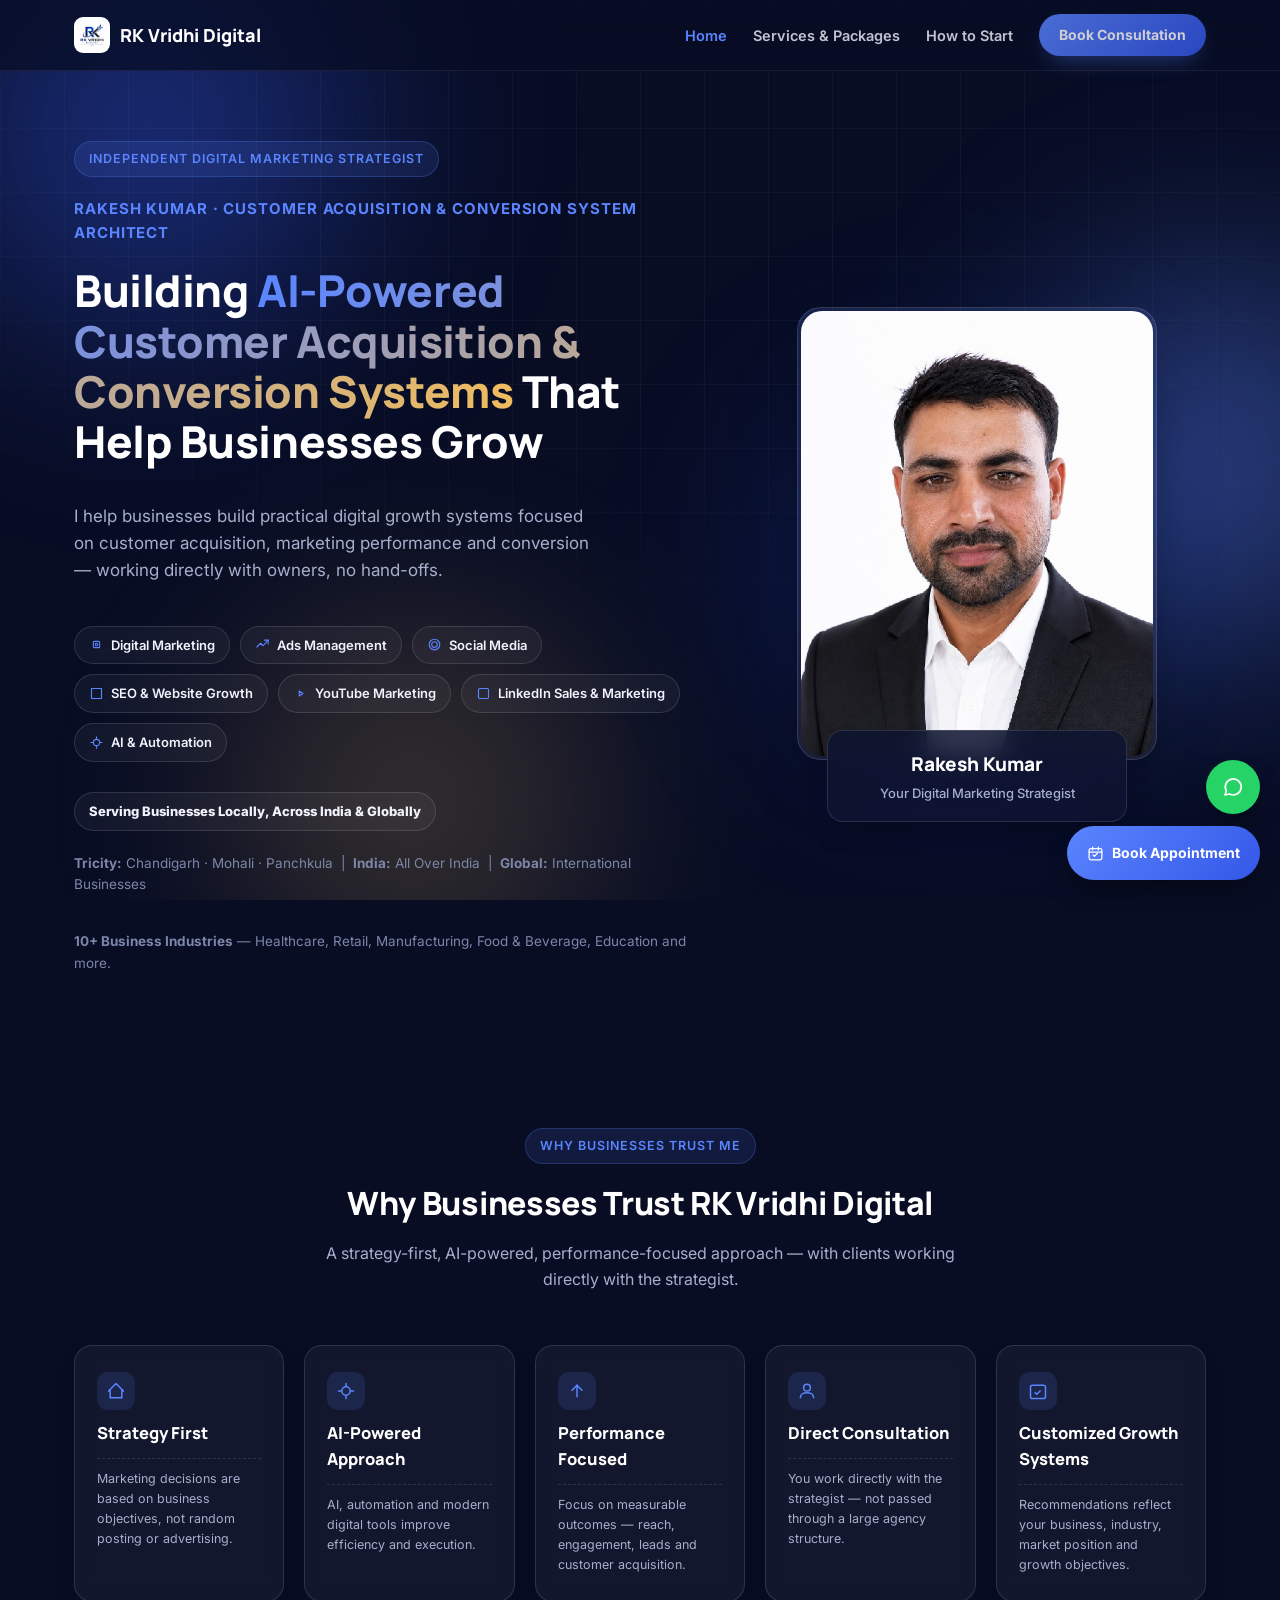
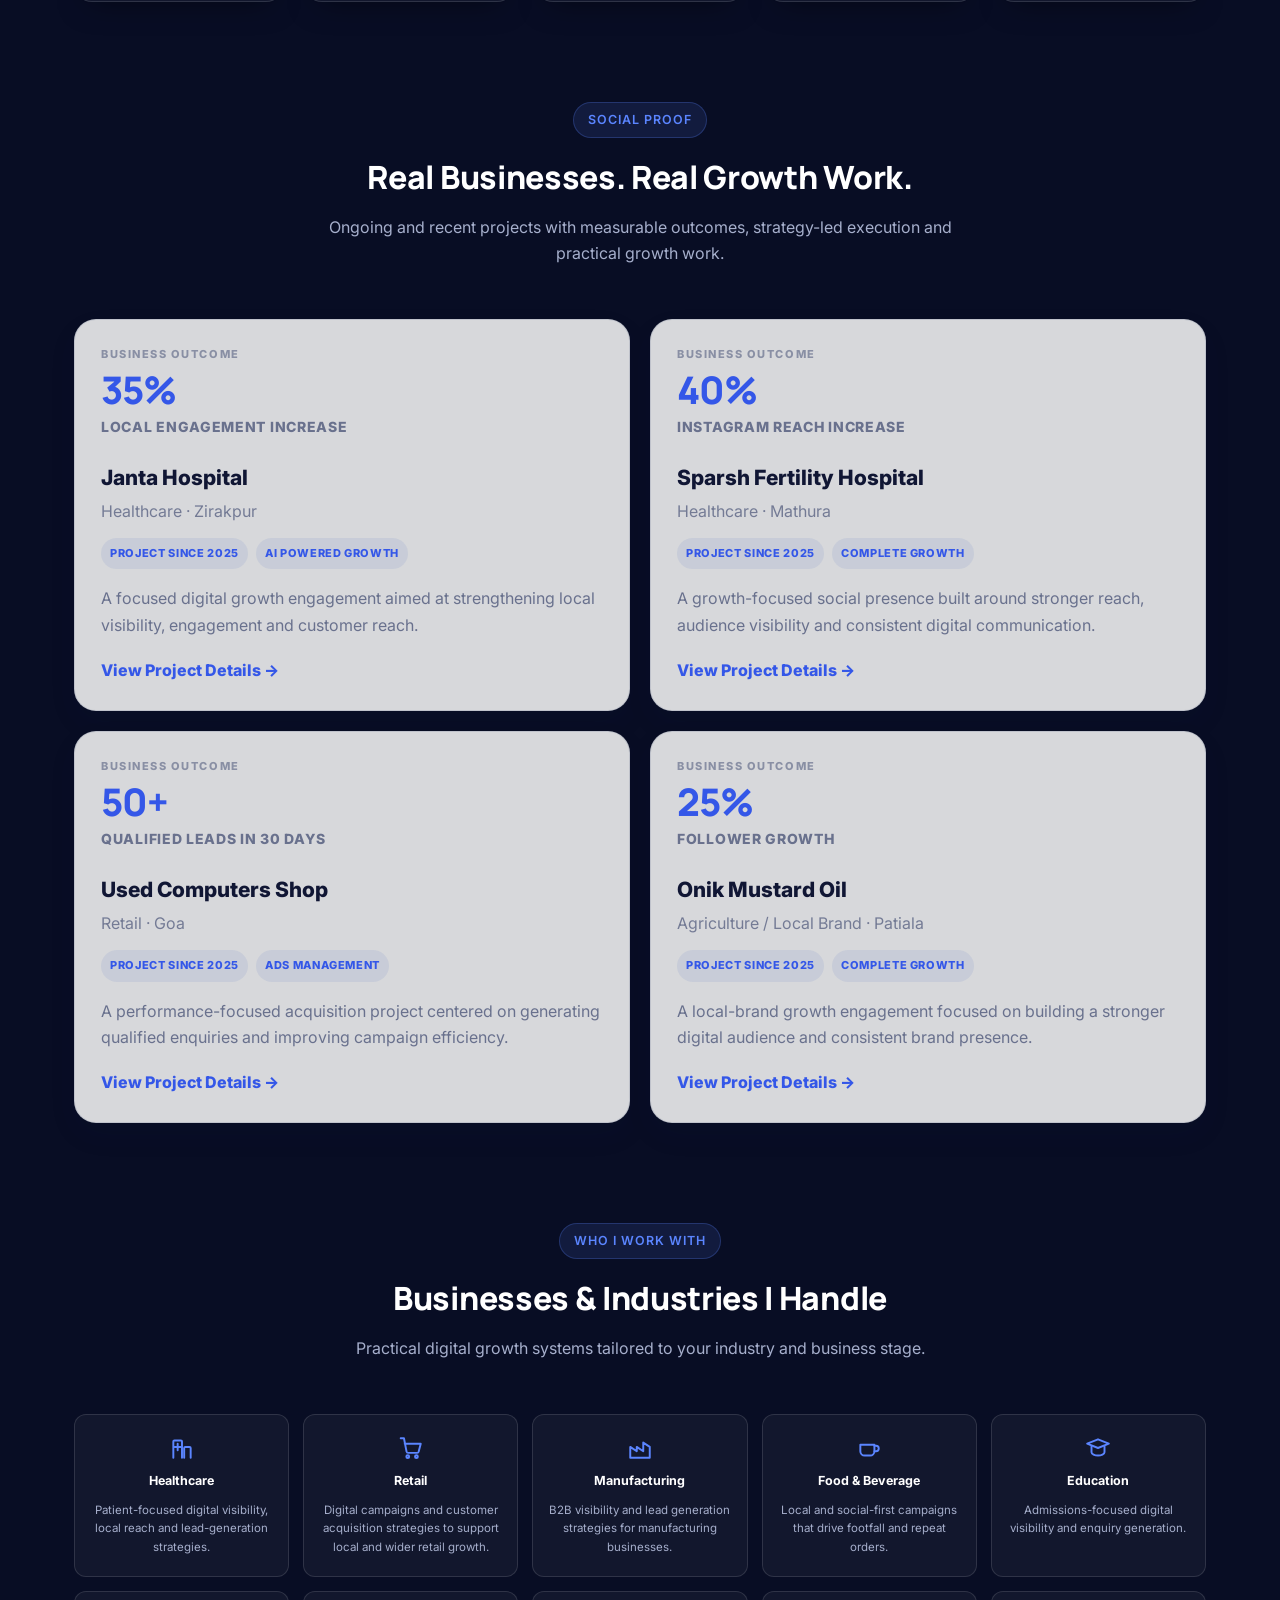
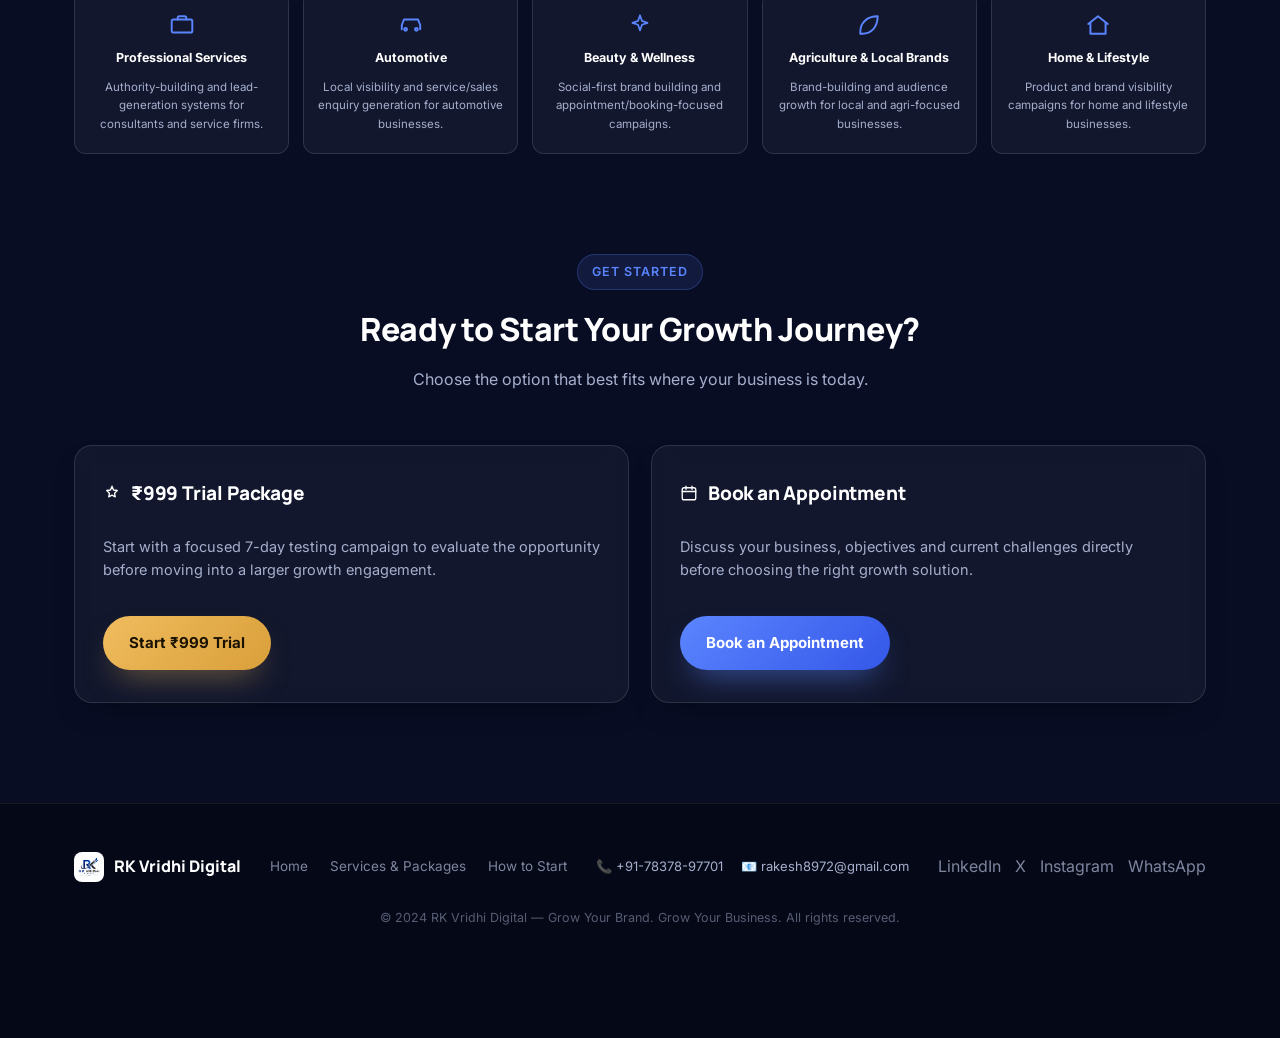
==== index.html @ c34d5d38 "Add files via upload" ====
<!DOCTYPE html>
<html lang="en">
<head>
<!-- Google tag (gtag.js) -->
<script async src="https://www.googletagmanager.com/gtag/js?id=G-9LQNZJBNHN"></script>
<script>
  window.dataLayer = window.dataLayer || [];
  function gtag(){dataLayer.push(arguments);}
  gtag('js', new Date());
  gtag('config', 'G-9LQNZJBNHN');
</script>
<meta charset="UTF-8">
<meta name="viewport" content="width=device-width, initial-scale=1.0">
<title>RK Vridhi Digital | Digital Marketing &amp; Growth Strategist</title>
<meta name="description" content="Introduce RK Vridhi Digital, a consultant-led digital marketing and growth strategist serving Chandigarh, Mohali, Panchkula, India and international businesses.">
<meta name="robots" content="index, follow">
<link rel="canonical" href="https://www.rkvridhidigital.com/">

<meta property="og:type" content="website">
<meta property="og:title" content="RK Vridhi Digital | Digital Marketing & Growth Strategist">
<meta property="og:description" content="AI-powered customer acquisition and conversion systems, built by an independent digital marketing strategist. Book a free strategy appointment.">
<meta property="og:url" content="https://www.rkvridhidigital.com/">
<meta property="og:image" content="https://www.rkvridhidigital.com/img/portrait.jpg">

<meta name="twitter:card" content="summary_large_image">
<meta name="twitter:title" content="RK Vridhi Digital | Digital Marketing & Growth Strategist">
<meta name="twitter:description" content="AI-powered customer acquisition and conversion systems, built by an independent digital marketing strategist.">
<meta name="twitter:image" content="https://www.rkvridhidigital.com/img/portrait.jpg">

<link rel="preconnect" href="https://fonts.googleapis.com">
<link rel="preconnect" href="https://fonts.gstatic.com" crossorigin>
<link href="https://fonts.googleapis.com/css2?family=Manrope:wght@500;700;800&family=Inter:wght@400;500;600&display=swap" rel="stylesheet">
<link rel="stylesheet" href="css/style.css">

<script type="application/ld+json">
{
  "@context": "https://schema.org",
  "@type": "ProfessionalService",
  "name": "RK Vridhi Digital",
  "founder": { "@type": "Person", "name": "Rakesh Kumar" },
  "description": "Independent digital marketing strategist offering AI-powered customer acquisition and conversion systems.",
  "url": "https://www.rkvridhidigital.com/",
  "telephone": "+91-78378-97701",
  "email": "rakesh8972@gmail.com",
  "areaServed": [
    { "@type": "City", "name": "Chandigarh" },
    { "@type": "City", "name": "Mohali" },
    { "@type": "City", "name": "Panchkula" },
    { "@type": "Country", "name": "India" },
    { "@type": "Place", "name": "International" }
  ],
  "sameAs": [
    "https://www.linkedin.com/in/rkvridhidigital",
    "https://x.com/RKVridhiDigital",
    "https://www.instagram.com/rkvridhidigital"
  ]
}
</script>

<style>
.project-results-grid{display:grid;grid-template-columns:repeat(2,1fr);gap:20px}.project-card{position:relative;text-align:left;cursor:pointer;border:1px solid rgba(20,40,80,.12);border-radius:22px;background:rgba(255,255,255,.84);padding:26px;box-shadow:0 12px 30px rgba(20,40,80,.06);transition:transform .25s ease,box-shadow .25s ease,border-color .25s ease}.project-card:hover,.project-card:focus-visible{transform:translateY(-4px);box-shadow:0 20px 42px rgba(20,40,80,.12);border-color:rgba(30,80,180,.25);outline:none}.project-outcome-label{font-size:11px;font-weight:800;letter-spacing:.14em;text-transform:uppercase;opacity:.55;margin-bottom:7px}.project-outcome-value{font-family:Manrope,Inter,sans-serif;font-size:38px;line-height:1;font-weight:800;letter-spacing:-.03em}.project-outcome-name{margin-top:8px;font-size:14px;font-weight:800;letter-spacing:.05em;text-transform:uppercase;opacity:.78}.project-name{margin-top:22px;font-size:21px;font-weight:800}.project-meta{margin-top:5px;opacity:.7}.project-badges{display:flex;gap:8px;flex-wrap:wrap;margin-top:13px}.project-badge{font-size:11px;font-weight:800;letter-spacing:.06em;text-transform:uppercase;padding:7px 9px;border-radius:999px;background:rgba(30,80,180,.08)}.project-short{margin:16px 0 0;line-height:1.65;opacity:.78}.project-view{display:block;margin-top:20px;font-weight:800}.project-modal{position:fixed;inset:0;z-index:9999;display:none;align-items:center;justify-content:center;padding:22px;background:rgba(7,15,30,.62);backdrop-filter:blur(8px)}.project-modal.is-open{display:flex}.project-modal-panel{position:relative;width:min(760px,100%);max-height:min(86vh,760px);overflow:auto;border-radius:24px;background:#fff;padding:32px;box-shadow:0 28px 80px rgba(0,0,0,.25)}.project-modal-close{position:absolute;right:18px;top:15px;border:0;background:transparent;font-size:28px;cursor:pointer;line-height:1}.modal-eyebrow{font-size:11px;font-weight:800;letter-spacing:.14em;text-transform:uppercase;opacity:.55}.modal-outcome{margin-top:10px;font-family:Manrope,Inter,sans-serif;font-size:42px;font-weight:800;line-height:1.05}.modal-outcome-label{margin-top:8px;font-weight:800;letter-spacing:.06em;text-transform:uppercase}.modal-business{margin-top:24px;font-size:25px;font-weight:800}.modal-meta{margin-top:5px;opacity:.7}.modal-section{margin-top:24px}.modal-section h4{margin:0 0 10px;font-size:13px;letter-spacing:.08em;text-transform:uppercase}.modal-section p{margin:0;line-height:1.7}.modal-list{margin:0;padding-left:20px;line-height:1.75}.modal-list li{margin:4px 0}@media(max-width:760px){.project-results-grid{grid-template-columns:1fr}.project-outcome-value{font-size:34px}.project-modal-panel{padding:26px}.modal-outcome{font-size:34px}}
</style>
</head>
<body>

<noscript><iframe src="https://www.googletagmanager.com/ns.html?id=GTM-WZGCHVMJ"
height="0" width="0" style="display:none;visibility:hidden"></iframe></noscript>

<div class="bg-fx" aria-hidden="true">
  <div class="blob b1"></div>
  <div class="blob b2"></div>
  <div class="blob b3"></div>
  <div class="blob b4"></div>
  <div class="grid"></div>
</div>

<header>
  <nav class="nav">
    <a href="index.html" class="brand"><img src="img/logo.jpg" alt="RK Vridhi Digital logo" width="36" height="36"> RK Vridhi Digital</a>
    <button class="nav-toggle" id="navToggle" aria-label="Toggle menu" aria-expanded="false"><span></span><span></span><span></span></button>
    <div class="nav-links" id="navLinks">
      <a href="index.html" class="active">Home</a>
      <a href="services.html">Services &amp; Packages</a>
      <a href="how-to-start.html">How to Start</a>
      <a href="how-to-start.html#booking" class="nav-cta" data-cta="consultation">Book Consultation</a>
    </div>
  </nav>
</header>

<!-- ============ HERO / AUTHORITY SNAPSHOT ============ -->
<section class="hero" id="hero">
  <div class="wrap hero-grid">
    <div class="hero-left reveal in">
      <span class="eyebrow hero-badge">Independent Digital Marketing Strategist</span>
      <div class="hero-position">Rakesh Kumar · Customer Acquisition &amp; Conversion System Architect</div>
      <h1>Building <span class="accent">AI-Powered Customer Acquisition &amp; Conversion Systems</span> That Help Businesses Grow</h1>
      <p class="hero-desc">I help businesses build practical digital growth systems focused on customer acquisition, marketing performance and conversion — working directly with owners, no hand-offs.</p>

      <div class="hero-highlights">
        <span class="pill"><svg class="icon" viewBox="0 0 24 24" fill="none" stroke="currentColor" stroke-width="1.8" stroke-linecap="round" stroke-linejoin="round"><rect x="7" y="7" width="10" height="10" rx="1.5"/><circle cx="12" cy="12" r="2"/></svg> Digital Marketing</span>
        <span class="pill"><svg class="icon" viewBox="0 0 24 24" fill="none" stroke="currentColor" stroke-width="1.8" stroke-linecap="round" stroke-linejoin="round"><polyline points="3 16 9 10 13 14 21 5"/><polyline points="15 5 21 5 21 11"/></svg> Ads Management</span>
        <span class="pill"><svg class="icon" viewBox="0 0 24 24" fill="none" stroke="currentColor" stroke-width="1.8" stroke-linecap="round" stroke-linejoin="round"><circle cx="12" cy="12" r="8.5"/><circle cx="12" cy="12" r="4.5"/></svg> Social Media</span>
        <span class="pill"><svg class="icon" viewBox="0 0 24 24" fill="none" stroke="currentColor" stroke-width="1.8" stroke-linecap="round" stroke-linejoin="round"><path d="M4 4h16v16H4z"/></svg> SEO &amp; Website Growth</span>
        <span class="pill"><svg class="icon" viewBox="0 0 24 24" fill="none" stroke="currentColor" stroke-width="1.8" stroke-linecap="round" stroke-linejoin="round"><polygon points="10 8 16 12 10 16 10 8"/></svg> YouTube Marketing</span>
        <span class="pill"><svg class="icon" viewBox="0 0 24 24" fill="none" stroke="currentColor" stroke-width="1.8" stroke-linecap="round" stroke-linejoin="round"><rect x="4" y="4" width="16" height="16" rx="2"/></svg> LinkedIn Sales &amp; Marketing</span>
        <span class="pill"><svg class="icon" viewBox="0 0 24 24" fill="none" stroke="currentColor" stroke-width="1.8" stroke-linecap="round" stroke-linejoin="round"><path d="M12 3v3M12 18v3M3 12h3M18 12h3"/><circle cx="12" cy="12" r="5"/></svg> AI &amp; Automation</span>
      </div>

      <div class="hero-ctas">
        <span class="pill" style="font-weight:800;">Serving Businesses Locally, Across India &amp; Globally</span>
      </div>
      <p class="hero-trust-note"><strong>Tricity:</strong> Chandigarh · Mohali · Panchkula &nbsp;|&nbsp; <strong>India:</strong> All Over India &nbsp;|&nbsp; <strong>Global:</strong> International Businesses</p>
      <p class="hero-trust-note"><strong>10+ Business Industries</strong> — Healthcare, Retail, Manufacturing, Food &amp; Beverage, Education and more.</p>
    </div>
    <div class="hero-right reveal in">
      <div class="portrait-frame" data-cta="consultation" onclick="window.location.href='how-to-start.html#booking'" role="link" tabindex="0" aria-label="Book a consultation">
        <div class="inner"><img src="img/portrait.jpg" alt="Rakesh Kumar, Digital Marketing Strategist" width="360" height="450" loading="eager"></div>
      </div>
      <div class="identity-card">
        <div class="name">Rakesh Kumar</div>
        <div class="role">Your Digital Marketing Strategist</div>
      </div>
    </div>
  </div>
</section>

<!-- ============ WHY BUSINESSES TRUST RK VRIDHI DIGITAL ============ -->
<section class="section" id="trust">
  <div class="wrap">
    <div class="section-head reveal">
      <span class="eyebrow">Why Businesses Trust Me</span>
      <h2>Why Businesses Trust RK Vridhi Digital</h2>
      <p>A strategy-first, AI-powered, performance-focused approach — with clients working directly with the strategist.</p>
    </div>

    <div class="results-grid reveal" style="grid-template-columns:repeat(5,1fr);">
      <div class="result-card">
        <div class="rc-icon"><svg class="icon" viewBox="0 0 24 24" fill="none" stroke="currentColor" stroke-width="1.8" stroke-linecap="round" stroke-linejoin="round"><path d="M3 12l9-9 9 9M5 10v10h14V10"/></svg></div>
        <div class="rc-name">Strategy First</div>
        <div class="rc-pkg">Marketing decisions are based on business objectives, not random posting or advertising.</div>
      </div>
      <div class="result-card">
        <div class="rc-icon"><svg class="icon" viewBox="0 0 24 24" fill="none" stroke="currentColor" stroke-width="1.8" stroke-linecap="round" stroke-linejoin="round"><path d="M12 3v3M12 18v3M3 12h3M18 12h3"/><circle cx="12" cy="12" r="5"/></svg></div>
        <div class="rc-name">AI-Powered Approach</div>
        <div class="rc-pkg">AI, automation and modern digital tools improve efficiency and execution.</div>
      </div>
      <div class="result-card">
        <div class="rc-icon"><svg class="icon" viewBox="0 0 24 24" fill="none" stroke="currentColor" stroke-width="1.8" stroke-linecap="round" stroke-linejoin="round"><line x1="12" y1="19" x2="12" y2="5"/><polyline points="6 11 12 5 18 11"/></svg></div>
        <div class="rc-name">Performance Focused</div>
        <div class="rc-pkg">Focus on measurable outcomes — reach, engagement, leads and customer acquisition.</div>
      </div>
      <div class="result-card">
        <div class="rc-icon"><svg class="icon" viewBox="0 0 24 24" fill="none" stroke="currentColor" stroke-width="1.8" stroke-linecap="round" stroke-linejoin="round"><circle cx="12" cy="8" r="4"/><path d="M4 20c0-4 4-6 8-6s8 2 8 6"/></svg></div>
        <div class="rc-name">Direct Consultation</div>
        <div class="rc-pkg">You work directly with the strategist — not passed through a large agency structure.</div>
      </div>
      <div class="result-card">
        <div class="rc-icon"><svg class="icon" viewBox="0 0 24 24" fill="none" stroke="currentColor" stroke-width="1.8" stroke-linecap="round" stroke-linejoin="round"><rect x="3" y="5" width="18" height="16" rx="2.5"/><path d="M8.5 14l2 2 4-4"/></svg></div>
        <div class="rc-name">Customized Growth Systems</div>
        <div class="rc-pkg">Recommendations reflect your business, industry, market position and growth objectives.</div>
      </div>
    </div>
  </div>
</section>

<!-- ============ SOCIAL PROOF / ONGOING PROJECTS ============ -->
<section class="section" id="proof" style="padding-top:0;">
  <div class="wrap">
    <div class="section-head reveal">
      <span class="eyebrow">Social Proof</span>
      <h2>Real Businesses. Real Growth Work.</h2>
      <p>Ongoing and recent projects with measurable outcomes, strategy-led execution and practical growth work.</p>
    </div>

    <div class="project-results-grid reveal">
      <article class="project-card" tabindex="0" role="button" data-project="janta" aria-label="View Janta Hospital project details">
        <div class="project-outcome-label">Business Outcome</div>
        <div class="project-outcome-value">35%</div>
        <div class="project-outcome-name">Local Engagement Increase</div>
        <div class="project-name">Janta Hospital</div>
        <div class="project-meta">Healthcare · Zirakpur</div>
        <div class="project-badges"><span class="project-badge">Project Since 2025</span><span class="project-badge">AI Powered Growth</span></div>
        <p class="project-short">A focused digital growth engagement aimed at strengthening local visibility, engagement and customer reach.</p>
        <span class="project-view">View Project Details →</span>
      </article>

      <article class="project-card" tabindex="0" role="button" data-project="sparsh" aria-label="View Sparsh Fertility Hospital project details">
        <div class="project-outcome-label">Business Outcome</div>
        <div class="project-outcome-value">40%</div>
        <div class="project-outcome-name">Instagram Reach Increase</div>
        <div class="project-name">Sparsh Fertility Hospital</div>
        <div class="project-meta">Healthcare · Mathura</div>
        <div class="project-badges"><span class="project-badge">Project Since 2025</span><span class="project-badge">Complete Growth</span></div>
        <p class="project-short">A growth-focused social presence built around stronger reach, audience visibility and consistent digital communication.</p>
        <span class="project-view">View Project Details →</span>
      </article>

      <article class="project-card" tabindex="0" role="button" data-project="computers" aria-label="View Used Computers Shop project details">
        <div class="project-outcome-label">Business Outcome</div>
        <div class="project-outcome-value">50+</div>
        <div class="project-outcome-name">Qualified Leads in 30 Days</div>
        <div class="project-name">Used Computers Shop</div>
        <div class="project-meta">Retail · Goa</div>
        <div class="project-badges"><span class="project-badge">Project Since 2025</span><span class="project-badge">Ads Management</span></div>
        <p class="project-short">A performance-focused acquisition project centered on generating qualified enquiries and improving campaign efficiency.</p>
        <span class="project-view">View Project Details →</span>
      </article>

      <article class="project-card" tabindex="0" role="button" data-project="onik" aria-label="View Onik Mustard Oil project details">
        <div class="project-outcome-label">Business Outcome</div>
        <div class="project-outcome-value">25%</div>
        <div class="project-outcome-name">Follower Growth</div>
        <div class="project-name">Onik Mustard Oil</div>
        <div class="project-meta">Agriculture / Local Brand · Patiala</div>
        <div class="project-badges"><span class="project-badge">Project Since 2025</span><span class="project-badge">Complete Growth</span></div>
        <p class="project-short">A local-brand growth engagement focused on building a stronger digital audience and consistent brand presence.</p>
        <span class="project-view">View Project Details →</span>
      </article>
    </div>
  </div>
</section>

<!-- ============ PROJECT DETAIL MODAL ============ -->
<div class="project-modal" id="projectModal" aria-hidden="true">
  <div class="project-modal-panel" role="dialog" aria-modal="true" aria-labelledby="modalBusiness">
    <button class="project-modal-close" id="projectModalClose" aria-label="Close project details">&times;</button>
    <div class="modal-eyebrow">Business Outcome</div>
    <div class="modal-outcome" id="modalOutcome"></div>
    <div class="modal-outcome-label" id="modalOutcomeLabel"></div>
    <div class="modal-business" id="modalBusiness"></div>
    <div class="modal-meta" id="modalMeta"></div>
    <div class="project-badges"><span class="project-badge" id="modalSince"></span><span class="project-badge" id="modalPackage"></span></div>
    <div class="modal-section"><h4>About the Project</h4><p id="modalContext"></p></div>
    <div class="modal-section"><h4>What We Worked On</h4><ul class="modal-list" id="modalWork"></ul></div>
    <div class="modal-section"><h4>Growth Focus</h4><p id="modalFocus"></p></div>
  </div>
</div>

<!-- ============ BUSINESSES & INDUSTRIES ============ -->
<section class="section" id="industries" style="padding-top:0;">
  <div class="wrap">
    <div class="section-head reveal">
      <span class="eyebrow">Who I Work With</span>
      <h2>Businesses &amp; Industries I Handle</h2>
      <p>Practical digital growth systems tailored to your industry and business stage.</p>
    </div>

    <div class="cat-grid reveal">
      <div class="cat-chip"><svg viewBox="0 0 24 24" fill="none" stroke="currentColor" stroke-width="1.8" stroke-linecap="round" stroke-linejoin="round"><path d="M4 21V6a1 1 0 0 1 1-1h6a1 1 0 0 1 1 1v15"/><path d="M14 21v-9a1 1 0 0 1 1-1h4a1 1 0 0 1 1 1v9"/><path d="M8 8v6M5 11h6"/></svg><span>Healthcare</span><p>Patient-focused digital visibility, local reach and lead-generation strategies.</p></div>
      <div class="cat-chip"><svg viewBox="0 0 24 24" fill="none" stroke="currentColor" stroke-width="1.8" stroke-linecap="round" stroke-linejoin="round"><circle cx="9" cy="20" r="1.3"/><circle cx="17" cy="20" r="1.3"/><path d="M2.5 3h3l2.4 12.3a1.5 1.5 0 0 0 1.5 1.2h8.2a1.5 1.5 0 0 0 1.5-1.2L21 8H6.2"/></svg><span>Retail</span><p>Digital campaigns and customer acquisition strategies to support local and wider retail growth.</p></div>
      <div class="cat-chip"><svg viewBox="0 0 24 24" fill="none" stroke="currentColor" stroke-width="1.8" stroke-linecap="round" stroke-linejoin="round"><path d="M3 21V11l6 4v-4l6 4V7l6 4v10z"/></svg><span>Manufacturing</span><p>B2B visibility and lead generation strategies for manufacturing businesses.</p></div>
      <div class="cat-chip"><svg viewBox="0 0 24 24" fill="none" stroke="currentColor" stroke-width="1.8" stroke-linecap="round" stroke-linejoin="round"><path d="M4 9h13v6a4 4 0 0 1-4 4H8a4 4 0 0 1-4-4z"/><path d="M17 10h1.5a2.5 2.5 0 0 1 0 5H17"/></svg><span>Food &amp; Beverage</span><p>Local and social-first campaigns that drive footfall and repeat orders.</p></div>
      <div class="cat-chip"><svg viewBox="0 0 24 24" fill="none" stroke="currentColor" stroke-width="1.8" stroke-linecap="round" stroke-linejoin="round"><path d="M2 8l10-4 10 4-10 4z"/><path d="M6 10.5V16c0 1.5 3 3 6 3s6-1.5 6-3v-5.5"/></svg><span>Education</span><p>Admissions-focused digital visibility and enquiry generation.</p></div>
      <div class="cat-chip"><svg viewBox="0 0 24 24" fill="none" stroke="currentColor" stroke-width="1.8" stroke-linecap="round" stroke-linejoin="round"><rect x="2.5" y="7" width="19" height="12" rx="1.5"/><path d="M8 7V5.5A1.5 1.5 0 0 1 9.5 4h5A1.5 1.5 0 0 1 16 5.5V7"/></svg><span>Professional Services</span><p>Authority-building and lead-generation systems for consultants and service firms.</p></div>
      <div class="cat-chip"><svg viewBox="0 0 24 24" fill="none" stroke="currentColor" stroke-width="1.8" stroke-linecap="round" stroke-linejoin="round"><path d="M3.5 16V12l2-5h13l2 5v4"/><circle cx="7" cy="16" r="1.3"/><circle cx="17" cy="16" r="1.3"/></svg><span>Automotive</span><p>Local visibility and service/sales enquiry generation for automotive businesses.</p></div>
      <div class="cat-chip"><svg viewBox="0 0 24 24" fill="none" stroke="currentColor" stroke-width="1.6" stroke-linecap="round" stroke-linejoin="round"><path d="M12 3l1.8 5.2L19 10l-5.2 1.8L12 17l-1.8-5.2L5 10l5.2-1.8z"/></svg><span>Beauty &amp; Wellness</span><p>Social-first brand building and appointment/booking-focused campaigns.</p></div>
      <div class="cat-chip"><svg viewBox="0 0 24 24" fill="none" stroke="currentColor" stroke-width="1.8" stroke-linecap="round" stroke-linejoin="round"><path d="M20 4C10 4 4 10 4 18v2h2c8 0 14-6 14-16z"/></svg><span>Agriculture &amp; Local Brands</span><p>Brand-building and audience growth for local and agri-focused businesses.</p></div>
      <div class="cat-chip"><svg viewBox="0 0 24 24" fill="none" stroke="currentColor" stroke-width="1.8" stroke-linecap="round" stroke-linejoin="round"><path d="M3 11l9-7 9 7"/><path d="M5 10v10h14V10"/></svg><span>Home &amp; Lifestyle</span><p>Product and brand visibility campaigns for home and lifestyle businesses.</p></div>
    </div>
  </div>
</section>

<!-- ============ FINAL CONVERSION ============ -->
<section class="section" id="final-cta" style="padding-top:0;">
  <div class="wrap">
    <div class="section-head reveal">
      <span class="eyebrow">Get Started</span>
      <h2>Ready to Start Your Growth Journey?</h2>
      <p>Choose the option that best fits where your business is today.</p>
    </div>
    <div class="convert-cards reveal">
      <div class="convert-card">
        <h4><svg class="icon" viewBox="0 0 24 24" fill="none" stroke="currentColor" stroke-width="1.8" stroke-linecap="round" stroke-linejoin="round"><path d="M12 3l2 5 5 .7-3.6 3.5.9 5-4.3-2.3-4.3 2.3.9-5L5 8.7 10 8z"/></svg> ₹999 Trial Package</h4>
        <p>Start with a focused 7-day testing campaign to evaluate the opportunity before moving into a larger growth engagement.</p>
        <a href="how-to-start.html#booking" class="btn btn-gold" data-cta="trial">Start ₹999 Trial</a>
      </div>
      <div class="convert-card">
        <h4><svg class="icon" viewBox="0 0 24 24" fill="none" stroke="currentColor" stroke-width="1.8" stroke-linecap="round" stroke-linejoin="round"><rect x="3" y="5" width="18" height="16" rx="2.5"/><path d="M3 10h18M8 3v4M16 3v4"/></svg> Book an Appointment</h4>
        <p>Discuss your business, objectives and current challenges directly before choosing the right growth solution.</p>
        <a href="how-to-start.html#booking" class="btn btn-primary" data-cta="consultation">Book an Appointment</a>
      </div>
    </div>
  </div>
</section>

<footer>
  <div class="wrap">
    <div class="footer-grid">
      <a href="index.html" class="footer-brand"><img src="img/logo.jpg" alt="RK Vridhi Digital logo" width="30" height="30"> RK Vridhi Digital</a>
      <div class="footer-links">
        <a href="index.html">Home</a>
        <a href="services.html">Services &amp; Packages</a>
        <a href="how-to-start.html">How to Start</a>
      </div>
      <div class="footer-contact">
        <a href="tel:+917837897701">📞 +91-78378-97701</a>
        <a href="mailto:rakesh8972@gmail.com">📧 rakesh8972@gmail.com</a>
      </div>
      <div class="footer-social">
        <a href="https://www.linkedin.com/in/rkvridhidigital" target="_blank" rel="noopener" aria-label="LinkedIn">LinkedIn</a>
        <a href="https://x.com/RKVridhiDigital" target="_blank" rel="noopener" aria-label="X">X</a>
        <a href="https://www.instagram.com/rkvridhidigital" target="_blank" rel="noopener" aria-label="Instagram">Instagram</a>
        <a href="https://wa.me/917837897701" target="_blank" rel="noopener" aria-label="WhatsApp">WhatsApp</a>
      </div>
    </div>
    <div class="footer-bottom">© 2024 RK Vridhi Digital — Grow Your Brand. Grow Your Business. All rights reserved.</div>
  </div>
</footer>

<div class="floating">
  <a href="tel:+917837897701" class="fab fab-call" aria-label="Call RK Vridhi Digital"><svg class="icon" viewBox="0 0 24 24" fill="none" stroke="currentColor" stroke-width="1.8" stroke-linecap="round" stroke-linejoin="round"><path d="M5 4h3.5l1.5 4-2 1.5a12 12 0 0 0 6 6l1.5-2 4 1.5V18a2 2 0 0 1-2 2C10.5 20 4 13.5 4 6a2 2 0 0 1 1-2z"/></svg></a>
  <a href="https://wa.me/917837897701" target="_blank" rel="noopener" class="fab fab-wa" aria-label="Contact RK Vridhi Digital on WhatsApp" title="Chat on WhatsApp"><svg class="icon" viewBox="0 0 24 24" fill="none" stroke="currentColor" stroke-width="1.7" stroke-linecap="round" stroke-linejoin="round"><path d="M4 20l1.3-4.1A8 8 0 1 1 8.5 19z"/></svg></a>
  <a href="how-to-start.html#booking" class="fab fab-book" aria-label="Book Appointment" data-cta="consultation">
    <svg class="icon" viewBox="0 0 24 24" fill="none" stroke="currentColor" stroke-width="1.8" stroke-linecap="round" stroke-linejoin="round"><rect x="3" y="5" width="18" height="16" rx="2.5"/><path d="M3 10h18M8 3v4M16 3v4"/><path d="M8.5 14l2 2 4-4"/></svg>
    <span>Book Appointment</span>
  </a>
</div>

<script src="js/main.js"></script>

<script>
(function(){
  const projects={
    janta:{outcome:'35%',label:'Local Engagement Increase',business:'Janta Hospital',meta:'Healthcare · Zirakpur',since:'Project Since 2025',pkg:'AI Powered Growth',context:'A focused digital growth engagement aimed at strengthening local visibility, engagement and customer reach.',work:['Local visibility and discovery support','Social media content and engagement strategy','Customer acquisition support','Performance tracking and growth optimization'],focus:'Building stronger local visibility and a more consistent digital growth system for the business.'},
    sparsh:{outcome:'40%',label:'Instagram Reach Increase',business:'Sparsh Fertility Hospital',meta:'Healthcare · Mathura',since:'Project Since 2025',pkg:'Complete Growth',context:'A growth-focused social presence built around stronger reach, audience visibility and consistent digital communication.',work:['Social content and audience communication strategy','Instagram reach and engagement growth','Consistent digital brand presence','Performance tracking and optimization'],focus:'Expanding digital reach while creating a stronger and more consistent healthcare brand presence.'},
    computers:{outcome:'50+',label:'Qualified Leads in 30 Days',business:'Used Computers Shop',meta:'Retail · Goa',since:'Project Since 2025',pkg:'Ads Management',context:'A performance-focused acquisition project centered on generating qualified enquiries and improving campaign efficiency.',work:['Lead-generation campaign support','Audience and customer acquisition strategy','Campaign performance monitoring','Optimization focused on qualified enquiries'],focus:'Improving the path from paid reach to qualified customer enquiries and measurable acquisition.'},
    onik:{outcome:'25%',label:'Follower Growth',business:'Onik Mustard Oil',meta:'Agriculture / Local Brand · Patiala',since:'Project Since 2025',pkg:'Complete Growth',context:'A local-brand growth engagement focused on building a stronger digital audience and consistent brand presence.',work:['Social media growth strategy','Brand content and audience engagement','Community and follower growth support','Performance tracking and optimization'],focus:'Building a stronger local digital audience and a more consistent brand-growth system.'}
  };
  const modal=document.getElementById('projectModal');
  const close=document.getElementById('projectModalClose');
  function openProject(key){const p=projects[key];if(!p)return;document.getElementById('modalOutcome').textContent=p.outcome;document.getElementById('modalOutcomeLabel').textContent=p.label;document.getElementById('modalBusiness').textContent=p.business;document.getElementById('modalMeta').textContent=p.meta;document.getElementById('modalSince').textContent=p.since;document.getElementById('modalPackage').textContent=p.pkg;document.getElementById('modalContext').textContent=p.context;document.getElementById('modalFocus').textContent=p.focus;const list=document.getElementById('modalWork');list.innerHTML='';p.work.forEach(item=>{const li=document.createElement('li');li.textContent=item;list.appendChild(li)});modal.classList.add('is-open');modal.setAttribute('aria-hidden','false');document.body.style.overflow='hidden';close.focus()}
  function closeProject(){modal.classList.remove('is-open');modal.setAttribute('aria-hidden','true');document.body.style.overflow='';}
  document.querySelectorAll('[data-project]').forEach(card=>{card.addEventListener('click',()=>openProject(card.dataset.project));card.addEventListener('keydown',e=>{if(e.key==='Enter'||e.key===' '){e.preventDefault();openProject(card.dataset.project)}})});
  close.addEventListener('click',closeProject);modal.addEventListener('click',e=>{if(e.target===modal)closeProject()});document.addEventListener('keydown',e=>{if(e.key==='Escape'&&modal.classList.contains('is-open'))closeProject()});
})();
</script>
</body>
</html>
---- css/style.css ----
:root{
  --bg:#080D24;
  --bg-2:#0C1440;
  --surface:rgba(255,255,255,0.045);
  --surface-hi:rgba(255,255,255,0.07);
  --ink:#F1F3FC;
  --steel:#A6AFCC;
  --steel-dim:#7C86A8;
  --blue:#5B85FF;
  --blue-deep:#3457E8;
  --gold:#F0BC5E;
  --gold-soft:rgba(240,188,94,0.12);
  --line:rgba(255,255,255,0.12);
  --line-soft:rgba(255,255,255,0.07);
  --radius:18px;
  --radius-sm:12px;
  --shadow:0 30px 60px -25px rgba(0,0,0,0.6);
  --shadow-sm:0 14px 30px -16px rgba(0,0,0,0.5);
  --maxw:1180px;
}
*{box-sizing:border-box;}
html{scroll-behavior:smooth;}
body{
  margin:0;
  background:var(--bg);
  color:var(--ink);
  font-family:'Inter',sans-serif;
  line-height:1.6;
  -webkit-font-smoothing:antialiased;
  position:relative;
  overflow-x:hidden;
}
h1,h2,h3,h4{
  font-family:'Manrope',sans-serif;
  color:#fff;
  margin:0;
  letter-spacing:-0.01em;
}
a{color:inherit;text-decoration:none;}
img{max-width:100%;display:block;}
svg{display:block;}
.wrap{max-width:var(--maxw);margin:0 auto;padding:0 24px;position:relative;z-index:2;}
.icon{width:18px;height:18px;flex-shrink:0;}

/* ===== DYNAMIC ANIMATED BACKGROUND ===== */
.bg-fx{position:fixed;inset:0;z-index:0;overflow:hidden;pointer-events:none;}
.bg-fx .blob{position:absolute;border-radius:50%;filter:blur(90px);opacity:0.55;}
.bg-fx .b1{width:620px;height:620px;top:-180px;left:-160px;background:radial-gradient(circle,#3457E8,transparent 70%);animation:float1 22s ease-in-out infinite;}
.bg-fx .b2{width:560px;height:560px;top:20%;right:-220px;background:radial-gradient(circle,#5B85FF,transparent 70%);animation:float2 26s ease-in-out infinite;}
.bg-fx .b3{width:520px;height:520px;bottom:-160px;left:12%;background:radial-gradient(circle,#F0BC5E,transparent 72%);opacity:0.28;animation:float3 30s ease-in-out infinite;}
.bg-fx .b4{width:480px;height:480px;bottom:10%;right:6%;background:radial-gradient(circle,#2247D6,transparent 70%);animation:float1 24s ease-in-out infinite reverse;}
.bg-fx .grid{position:absolute;inset:0;background-image:linear-gradient(rgba(255,255,255,0.035) 1px,transparent 1px),linear-gradient(90deg,rgba(255,255,255,0.035) 1px,transparent 1px);background-size:64px 64px;mask-image:radial-gradient(ellipse 80% 60% at 50% 20%,#000 40%,transparent 90%);}
@keyframes float1{0%,100%{transform:translate(0,0) scale(1);}50%{transform:translate(60px,50px) scale(1.08);}}
@keyframes float2{0%,100%{transform:translate(0,0) scale(1);}50%{transform:translate(-50px,60px) scale(1.1);}}
@keyframes float3{0%,100%{transform:translate(0,0) scale(1);}50%{transform:translate(40px,-40px) scale(1.05);}}
@media(prefers-reduced-motion: reduce){.bg-fx .blob{animation:none;}}

.eyebrow{
  display:inline-flex;align-items:center;gap:8px;
  font-family:'Inter',sans-serif;font-weight:600;font-size:12.5px;
  letter-spacing:0.08em;text-transform:uppercase;color:var(--blue);
  background:rgba(91,133,255,0.12);border:1px solid rgba(91,133,255,0.25);padding:7px 14px;border-radius:999px;
}
.section{padding:100px 0;position:relative;z-index:1;}
@media(max-width:720px){.section{padding:68px 0;}}

/* NAV */
header{
  position:sticky;top:0;z-index:60;
  background:rgba(8,13,36,0.72);backdrop-filter:blur(14px);
  border-bottom:1px solid var(--line-soft);
}
.nav{display:flex;align-items:center;justify-content:space-between;padding:14px 24px;max-width:var(--maxw);margin:0 auto;}
.brand{display:flex;align-items:center;gap:10px;font-family:'Manrope',sans-serif;font-weight:800;font-size:18px;color:#fff;}
.brand img{height:36px;width:36px;object-fit:contain;border-radius:9px;background:#fff;padding:3px;}
.nav-links{display:flex;align-items:center;gap:26px;font-size:14.5px;font-weight:600;}
.nav-links a{opacity:0.8;transition:opacity .2s;color:var(--ink);}
.nav-links a:hover{opacity:1;color:var(--blue);}
.nav-links a.active{opacity:1;color:var(--blue);}
.nav-cta{
  background:linear-gradient(135deg,var(--blue),var(--blue-deep));color:#fff !important;padding:10px 20px;border-radius:999px;font-weight:700;font-size:14px;
  transition:transform .15s, box-shadow .2s;box-shadow:0 10px 24px -10px rgba(91,133,255,0.6);
}
.nav-cta:hover{transform:translateY(-1px);}
.nav-toggle{display:none;background:none;border:none;cursor:pointer;padding:6px;}
.nav-toggle span{display:block;width:24px;height:2px;background:#fff;margin:5px 0;}
@media(max-width:900px){
  .nav-links{position:fixed;top:63px;left:0;right:0;background:#0B1030;flex-direction:column;align-items:flex-start;
    padding:20px 24px 26px;gap:18px;border-bottom:1px solid var(--line);transform:translateY(-130%);
    transition:transform .25s ease;box-shadow:0 12px 24px -12px rgba(0,0,0,.5);max-height:80vh;overflow-y:auto;}
  .nav-links.open{transform:translateY(0);}
  .nav-toggle{display:block;}
}

/* HERO */
.hero{padding:70px 0 40px;}
.hero-grid{display:grid;grid-template-columns:1.15fr 0.85fr;gap:56px;align-items:center;}
@media(max-width:900px){.hero-grid{grid-template-columns:1fr;gap:40px;}}
.hero-left{display:flex;flex-direction:column;gap:20px;}
.hero-badge{align-self:flex-start;}
.hero-position{font-size:15px;font-weight:700;color:var(--blue);text-transform:uppercase;letter-spacing:.06em;}
.hero h1{font-size:44px;font-weight:800;line-height:1.14;color:#fff;}
@media(max-width:520px){.hero h1{font-size:32px;}}
.hero h1 .accent{background:linear-gradient(100deg,var(--blue),var(--gold));-webkit-background-clip:text;background-clip:text;color:transparent;}
.hero-desc{color:var(--steel);font-size:17px;max-width:520px;}
.hero-highlights{display:flex;flex-wrap:wrap;gap:10px;margin-top:4px;}
.pill{
  display:inline-flex;align-items:center;gap:7px;
  border:1px solid var(--line);background:var(--surface);color:var(--ink);font-size:13px;font-weight:600;
  padding:8px 14px;border-radius:999px;backdrop-filter:blur(6px);
}
.pill .icon{width:15px;height:15px;color:var(--blue);}
.hero-ctas{display:flex;gap:14px;flex-wrap:wrap;margin-top:10px;}
.btn{
  font-weight:700;font-size:15px;padding:15px 26px;border-radius:999px;display:inline-flex;align-items:center;gap:8px;
  transition:transform .15s, box-shadow .2s, background .2s;cursor:pointer;border:none;font-family:'Inter',sans-serif;
}
.btn-primary{background:linear-gradient(135deg,var(--blue),var(--blue-deep));color:#fff;box-shadow:0 16px 32px -14px rgba(91,133,255,0.65);}
.btn-primary:hover{transform:translateY(-2px);box-shadow:0 20px 38px -14px rgba(91,133,255,0.8);}
.btn-outline{background:var(--surface);color:#fff;border:1.5px solid var(--line);backdrop-filter:blur(6px);}
.btn-outline:hover{border-color:var(--blue);color:var(--blue);}
.btn-gold{background:linear-gradient(135deg,var(--gold),#d99f3a);color:#1a1200;box-shadow:0 16px 32px -14px rgba(240,188,94,0.5);}
.btn-gold:hover{transform:translateY(-2px);}
.hero-trust-note{font-size:13.5px;color:var(--steel-dim);margin-top:2px;}

.hero-right{display:flex;flex-direction:column;align-items:center;}
.portrait-frame{
  width:88%;max-width:360px;border-radius:24px;overflow:hidden;position:relative;
  box-shadow:var(--shadow);border:1px solid var(--line);
  background:linear-gradient(160deg,rgba(91,133,255,0.18),rgba(240,188,94,0.08));
  padding:3px;cursor:pointer;
}
.portrait-frame .inner{border-radius:21px;overflow:hidden;}
.portrait-frame img{width:100%;height:auto;display:block;}
.identity-card{
  margin-top:-30px;width:80%;max-width:300px;background:rgba(15,20,50,0.85);border:1px solid var(--line);border-radius:16px;
  padding:18px 20px;text-align:center;box-shadow:var(--shadow-sm);z-index:2;backdrop-filter:blur(14px);
}
.identity-card .name{font-family:'Manrope',sans-serif;font-weight:800;font-size:19px;color:#fff;}
.identity-card .role{font-size:13px;color:var(--steel);margin-top:3px;font-weight:500;}

/* SECTION HEAD */
.section-head{text-align:center;max-width:680px;margin:0 auto 52px;}
.section-head .eyebrow{margin-bottom:14px;}
.section-head h2{font-size:32px;font-weight:800;}
.section-head p{color:var(--steel);margin-top:12px;font-size:16px;}

/* RESULTS / SOCIAL PROOF */
.results-grid{display:grid;grid-template-columns:repeat(4,1fr);gap:20px;}
@media(max-width:980px){.results-grid{grid-template-columns:1fr 1fr;}}
@media(max-width:560px){.results-grid{grid-template-columns:1fr;}}
.result-card{
  background:var(--surface);border:1px solid var(--line);border-radius:var(--radius);padding:26px 22px;
  display:flex;flex-direction:column;gap:10px;box-shadow:var(--shadow-sm);backdrop-filter:blur(10px);
  transition:transform .2s, border-color .2s;
}
.result-card:hover{transform:translateY(-4px);border-color:rgba(91,133,255,0.4);}
.result-card .rc-icon{width:38px;height:38px;border-radius:11px;background:rgba(91,133,255,0.14);display:flex;align-items:center;justify-content:center;color:var(--blue);}
.result-card .rc-icon svg{width:20px;height:20px;}
.result-card .rc-name{font-family:'Manrope',sans-serif;font-weight:800;font-size:16.5px;color:#fff;}
.result-card .rc-since{font-size:12.5px;color:var(--steel-dim);}
.result-card .rc-pkg{font-size:12.5px;color:var(--steel);border-top:1px dashed var(--line);padding-top:10px;margin-top:2px;}
.result-card .rc-outcome{
  display:flex;align-items:center;gap:6px;
  font-family:'Manrope',sans-serif;font-weight:800;color:var(--gold);font-size:16px;margin-top:2px;
}
.result-card .rc-outcome svg{width:16px;height:16px;}

/* INDUSTRY / CATEGORY GRID */
.cat-strip{margin-top:64px;}
.cat-lead{text-align:center;font-size:15.5px;color:var(--steel);max-width:600px;margin:0 auto 26px;font-style:italic;}
.cat-grid{display:grid;grid-template-columns:repeat(5,1fr);gap:14px;}
@media(max-width:900px){.cat-grid{grid-template-columns:repeat(3,1fr);}}
@media(max-width:560px){.cat-grid{grid-template-columns:repeat(2,1fr);}}
.cat-chip{
  display:flex;flex-direction:column;align-items:center;gap:10px;text-align:center;
  background:var(--surface);border:1px solid var(--line);border-radius:var(--radius-sm);padding:20px 12px;
  transition:transform .2s, border-color .2s;
}
.cat-chip:hover{transform:translateY(-3px);border-color:rgba(91,133,255,0.4);}
.cat-chip svg{width:26px;height:26px;color:var(--blue);}
.cat-chip span{font-size:12.5px;font-weight:700;color:#fff;}
.cat-chip p{font-size:11.5px;color:var(--steel);margin:0;}

/* WORKFLOW TRACK */
.workflow-track{display:flex;align-items:center;flex-wrap:wrap;justify-content:center;gap:10px;}
.workflow-step{background:var(--surface);border:1px solid var(--line);border-radius:999px;padding:10px 18px;font-size:13px;font-weight:700;color:#fff;}
.workflow-arrow{color:var(--blue);}
.workflow-arrow svg{width:18px;height:18px;}
@media(max-width:720px){.workflow-track{flex-direction:column;}.workflow-arrow svg{transform:rotate(90deg);}}

/* HOW / PROCESS CARDS */
.how-grid{display:grid;grid-template-columns:repeat(4,1fr);gap:20px;}
@media(max-width:980px){.how-grid{grid-template-columns:1fr 1fr;}}
@media(max-width:560px){.how-grid{grid-template-columns:1fr;}}
.how-card{background:var(--surface);border:1px solid var(--line);border-radius:var(--radius);padding:26px 22px;position:relative;box-shadow:var(--shadow-sm);}
.how-num{font-family:'Manrope',sans-serif;font-weight:800;font-size:30px;color:var(--gold);opacity:.85;margin-bottom:10px;}
.how-card h4{font-size:16.5px;margin-bottom:8px;}
.how-card p{font-size:13.5px;color:var(--steel);margin:0;}

/* TRANSITION BANNER */
.transition-banner{text-align:center;margin-top:80px;background:linear-gradient(135deg,rgba(91,133,255,0.12),rgba(240,188,94,0.08));border:1px solid var(--line);border-radius:var(--radius);padding:44px 30px;}
.transition-banner h3{font-size:24px;margin-bottom:10px;}
.transition-banner p{color:var(--steel);margin-bottom:22px;max-width:520px;margin-left:auto;margin-right:auto;}

/* CATEGORY NAV (services page) */
.cat-nav-wrap{position:sticky;top:65px;z-index:40;background:rgba(8,13,36,0.85);backdrop-filter:blur(10px);border-bottom:1px solid var(--line-soft);padding:14px 0;}
.cat-nav{display:flex;gap:10px;overflow-x:auto;scrollbar-width:none;}
.cat-nav::-webkit-scrollbar{display:none;}
.cat-nav a{flex-shrink:0;padding:9px 18px;border-radius:999px;border:1px solid var(--line);background:var(--surface);font-size:13.5px;font-weight:700;color:var(--ink);transition:all .2s;}
.cat-nav a.active,.cat-nav a:hover{border-color:var(--blue);color:var(--blue);background:rgba(91,133,255,0.12);}

/* PACKAGE CARDS */
.pkg-grid{display:grid;grid-template-columns:repeat(3,1fr);gap:22px;}
.pkg-grid.cols-2{grid-template-columns:repeat(2,1fr);}
@media(max-width:980px){.pkg-grid,.pkg-grid.cols-2{grid-template-columns:1fr 1fr;}}
@media(max-width:680px){.pkg-grid,.pkg-grid.cols-2{grid-template-columns:1fr;}}
.pkg-card{
  position:relative;background:var(--surface);border:1px solid var(--line);border-radius:var(--radius);
  padding:30px 26px;display:flex;flex-direction:column;box-shadow:var(--shadow-sm);backdrop-filter:blur(10px);
  transition:transform .2s, border-color .2s;
}
.pkg-card:hover{transform:translateY(-4px);border-color:rgba(91,133,255,0.35);}
.pkg-card.popular{border-color:rgba(240,188,94,0.55);background:linear-gradient(160deg,rgba(240,188,94,0.08),var(--surface));}
.pkg-badge{position:absolute;top:-13px;left:26px;background:linear-gradient(135deg,var(--gold),#d99f3a);color:#1a1200;font-size:11px;font-weight:800;text-transform:uppercase;letter-spacing:.04em;padding:6px 14px;border-radius:999px;box-shadow:0 8px 16px -8px rgba(240,188,94,0.6);}
.pkg-name{font-size:19px;font-weight:800;color:#fff;margin-bottom:4px;}
.pkg-positioning{font-size:12px;color:var(--gold);font-weight:700;letter-spacing:.03em;margin-bottom:14px;}
.pkg-bestfor{font-size:13px;color:var(--steel);margin-bottom:16px;}
.pkg-bestfor strong{color:#fff;display:block;font-size:12px;text-transform:uppercase;letter-spacing:.04em;margin-bottom:4px;}
.pkg-price{margin-bottom:18px;padding-bottom:18px;border-bottom:1px dashed var(--line);}
.pkg-price .regular{font-size:14px;color:var(--steel-dim);text-decoration:line-through;display:block;}
.pkg-price .current{font-family:'Manrope',sans-serif;font-size:30px;font-weight:800;color:#fff;}
.pkg-price .current .period{font-size:13px;font-weight:600;color:var(--steel);}
.pkg-price .custom{font-family:'Manrope',sans-serif;font-size:22px;font-weight:800;color:var(--gold);}
.pkg-price .save{display:inline-block;margin-top:6px;font-size:11.5px;font-weight:700;color:#3ecf8e;background:rgba(62,207,142,0.12);padding:3px 10px;border-radius:999px;}
.pkg-upload{font-size:12px;font-weight:700;color:var(--blue);background:rgba(91,133,255,0.12);border-radius:8px;padding:6px 10px;display:inline-block;margin-bottom:16px;width:fit-content;}
.pkg-section-label{font-size:11.5px;font-weight:800;text-transform:uppercase;letter-spacing:.05em;color:var(--steel-dim);margin-bottom:8px;margin-top:14px;}
.pkg-list{list-style:none;margin:0;padding:0;display:flex;flex-direction:column;gap:8px;}
.pkg-list li{font-size:13.5px;color:var(--ink);padding-left:22px;position:relative;}
.pkg-list li::before{content:"";position:absolute;left:0;top:4px;width:14px;height:14px;background:var(--blue);
  -webkit-mask:url('data:image/svg+xml;utf8,<svg xmlns="http://www.w3.org/2000/svg" viewBox="0 0 24 24" fill="none" stroke="black" stroke-width="3"><polyline points="20 6 9 17 4 12"/></svg>') center/contain no-repeat;
  mask:url('data:image/svg+xml;utf8,<svg xmlns="http://www.w3.org/2000/svg" viewBox="0 0 24 24" fill="none" stroke="black" stroke-width="3"><polyline points="20 6 9 17 4 12"/></svg>') center/contain no-repeat;}
.pkg-outcomes{display:flex;flex-direction:column;gap:6px;}
.pkg-outcomes li{font-size:13px;color:var(--steel);padding-left:22px;position:relative;}
.pkg-outcomes li::before{content:"";position:absolute;left:0;top:4px;width:13px;height:13px;background:var(--gold);
  -webkit-mask:url('data:image/svg+xml;utf8,<svg xmlns="http://www.w3.org/2000/svg" viewBox="0 0 24 24" fill="none" stroke="black" stroke-width="2"><line x1="12" y1="19" x2="12" y2="5"/><polyline points="6 11 12 5 18 11"/></svg>') center/contain no-repeat;
  mask:url('data:image/svg+xml;utf8,<svg xmlns="http://www.w3.org/2000/svg" viewBox="0 0 24 24" fill="none" stroke="black" stroke-width="2"><line x1="12" y1="19" x2="12" y2="5"/><polyline points="6 11 12 5 18 11"/></svg>') center/contain no-repeat;}
.pkg-note{font-size:12px;color:var(--steel-dim);margin-top:16px;background:rgba(255,255,255,0.03);padding:8px 10px;border-radius:8px;border:1px solid var(--line-soft);}
.pkg-cta{
  margin-top:auto;padding-top:20px;text-align:center;background:linear-gradient(135deg,var(--blue),var(--blue-deep));color:#fff;font-weight:700;font-size:14.5px;
}
.pkg-cta-wrap{margin-top:20px;}
.pkg-cta-btn{
  width:100%;text-align:center;background:linear-gradient(135deg,var(--blue),var(--blue-deep));color:#fff;font-weight:700;font-size:14.5px;
  padding:13px 18px;border-radius:12px;transition:transform .15s, box-shadow .2s;display:flex;align-items:center;justify-content:center;gap:8px;
}
.pkg-cta-btn:hover{transform:translateY(-2px);box-shadow:0 14px 26px -12px rgba(91,133,255,0.6);}
.pkg-cta-btn svg{width:16px;height:16px;}

.info-panel{
  margin-top:36px;background:var(--gold-soft);border:1px solid rgba(240,188,94,0.3);border-radius:var(--radius);
  padding:24px 26px;font-size:14px;color:var(--ink);
}
.info-panel h4{font-size:15px;margin-bottom:10px;color:#fff;}
.info-panel ul{margin:8px 0 0;padding-left:18px;color:var(--steel);}
.info-panel li{margin-bottom:5px;}
.info-panel strong{color:#fff;}

/* DECISION / COMPARISON STAGES */
.stage-grid{display:grid;grid-template-columns:repeat(4,1fr);gap:18px;}
@media(max-width:900px){.stage-grid{grid-template-columns:1fr 1fr;}}
@media(max-width:560px){.stage-grid{grid-template-columns:1fr;}}
.stage-card{background:var(--surface);border:1px solid var(--line);border-radius:var(--radius);padding:24px 20px;text-align:center;}
.stage-card h4{font-family:'Manrope',sans-serif;font-weight:800;font-size:16px;color:var(--gold);margin-bottom:10px;letter-spacing:.04em;}
.stage-card p{font-size:13px;color:var(--steel);margin:0;}

/* GLOBAL CTA */
.convert-cards{display:grid;grid-template-columns:1fr 1fr;gap:22px;}
@media(max-width:820px){.convert-cards{grid-template-columns:1fr;}}
.convert-card{
  background:var(--surface);border:1px solid var(--line);border-radius:var(--radius);padding:32px 28px;box-shadow:var(--shadow-sm);
  display:flex;flex-direction:column;gap:12px;backdrop-filter:blur(10px);
}
.convert-card h4{font-size:19px;font-weight:800;display:flex;align-items:center;gap:10px;color:#fff;}
.convert-card p{color:var(--steel);font-size:14.5px;}
.convert-card .btn{margin-top:8px;align-self:flex-start;}

/* PROCESS STEPS (how to start) */
.process-grid{display:grid;grid-template-columns:repeat(4,1fr);gap:20px;position:relative;}
@media(max-width:980px){.process-grid{grid-template-columns:1fr 1fr;}}
@media(max-width:560px){.process-grid{grid-template-columns:1fr;}}
.process-card{background:var(--surface);border:1px solid var(--line);border-radius:var(--radius);padding:28px 22px;position:relative;}
.process-num{font-family:'Manrope',sans-serif;font-weight:800;font-size:32px;color:var(--blue);margin-bottom:10px;}
.process-card h4{font-size:16px;margin-bottom:8px;}
.process-card p{font-size:13.5px;color:var(--steel);margin:0;}

.prep-list{display:grid;grid-template-columns:repeat(2,1fr);gap:12px;}
@media(max-width:640px){.prep-list{grid-template-columns:1fr;}}
.prep-item{display:flex;align-items:center;gap:10px;background:var(--surface);border:1px solid var(--line);border-radius:var(--radius-sm);padding:14px 16px;font-size:13.5px;color:var(--ink);}
.prep-item svg{width:18px;height:18px;color:var(--gold);flex-shrink:0;}

/* FAQ ACCORDION */
.faq-list{display:flex;flex-direction:column;gap:12px;}
.faq-item{background:var(--surface);border:1px solid var(--line);border-radius:var(--radius-sm);overflow:hidden;}
.faq-q{width:100%;text-align:left;background:none;border:none;color:#fff;font-family:'Manrope',sans-serif;font-weight:700;font-size:15px;padding:18px 20px;display:flex;justify-content:space-between;align-items:center;cursor:pointer;gap:12px;}
.faq-q svg{width:18px;height:18px;color:var(--blue);flex-shrink:0;transition:transform .25s;}
.faq-item[data-open="true"] .faq-q svg{transform:rotate(180deg);}
.faq-a{max-height:0;overflow:hidden;transition:max-height .3s ease;}
.faq-a-inner{padding:0 20px 18px;font-size:14px;color:var(--steel);line-height:1.7;}

/* POLICY */
.policy-list{display:flex;flex-direction:column;gap:12px;}
.policy-item{display:flex;gap:12px;background:var(--surface);border:1px solid var(--line);border-radius:var(--radius-sm);padding:16px 18px;}
.policy-item svg{width:18px;height:18px;color:var(--blue);flex-shrink:0;margin-top:2px;}
.policy-item p{margin:0;font-size:13.5px;color:var(--steel);}

/* FORM */
.form-wrap{
  background:var(--surface);border:1px solid var(--line);border-radius:22px;padding:36px 32px;box-shadow:var(--shadow);
  max-width:820px;margin:0 auto;backdrop-filter:blur(14px);
}
.form-wrap h3{font-size:22px;font-weight:800;margin-bottom:8px;color:#fff;}
.form-wrap>p{color:var(--steel);font-size:14.5px;margin-bottom:26px;}
.form-grid{display:grid;grid-template-columns:1fr 1fr;gap:0 18px;}
@media(max-width:640px){.form-grid{grid-template-columns:1fr;}}
.field{margin-bottom:18px;display:flex;flex-direction:column;gap:6px;}
.field.full{grid-column:1/-1;}
.field label{font-size:13.5px;font-weight:700;color:#fff;}
.field .req{color:var(--gold);}
.field input, .field textarea, .field select{
  border:1.5px solid var(--line);border-radius:10px;padding:12px 14px;font-size:14.5px;font-family:'Inter',sans-serif;
  color:var(--ink);background:rgba(255,255,255,0.04);transition:border-color .2s;
}
.field select option{background:#0F1440;color:#fff;}
.field input:focus, .field textarea:focus, .field select:focus{outline:none;border-color:var(--blue);}
.field.invalid input, .field.invalid textarea, .field.invalid select{border-color:#F16C5D;}
.field .err{font-size:12.5px;color:#F16C5D;display:none;}
.field.invalid .err{display:block;}
.consent-row{display:flex;align-items:flex-start;gap:10px;font-size:12.5px;color:var(--steel);margin-bottom:18px;grid-column:1/-1;}
.consent-row input{margin-top:3px;}
.form-submit{width:100%;margin-top:6px;justify-content:center;}
.form-note{font-size:12.5px;color:var(--steel-dim);text-align:center;margin-top:14px;}
.form-success,.form-error{display:none;text-align:center;padding:30px 10px;}
.form-success.show,.form-error.show{display:block;}
.form-success .tick,.form-error .tick{width:48px;height:48px;color:var(--blue);margin:0 auto;}
.form-error .tick{color:#F16C5D;}
.form-error-actions{display:flex;gap:12px;justify-content:center;margin-top:16px;flex-wrap:wrap;}

.contact-grid{display:grid;grid-template-columns:repeat(4,1fr);gap:16px;margin-top:50px;}
@media(max-width:900px){.contact-grid{grid-template-columns:1fr 1fr;}}
@media(max-width:520px){.contact-grid{grid-template-columns:1fr;}}
.contact-card{
  background:var(--surface);border:1px solid var(--line);border-radius:var(--radius-sm);padding:18px;text-align:center;font-size:14px;
  backdrop-filter:blur(8px);
}
.contact-card .icon-wrap{width:34px;height:34px;border-radius:10px;background:rgba(91,133,255,0.14);display:flex;align-items:center;justify-content:center;margin:0 auto 10px;color:var(--blue);}
.contact-card .icon-wrap svg{width:17px;height:17px;}
.contact-card .lbl{font-size:12px;color:var(--steel-dim);text-transform:uppercase;letter-spacing:.05em;margin-bottom:6px;font-weight:700;}
.contact-card a{color:var(--ink);font-weight:600;word-break:break-word;}
.contact-card a:hover{color:var(--blue);}

.social-row{display:flex;justify-content:center;gap:14px;margin-top:36px;flex-wrap:wrap;}
.social-chip{
  display:flex;align-items:center;gap:8px;
  border:1px solid var(--line);background:var(--surface);border-radius:999px;padding:10px 20px;font-size:13.5px;font-weight:600;
  transition:border-color .2s, color .2s, transform .2s;backdrop-filter:blur(8px);
}
.social-chip svg{width:16px;height:16px;}
.social-chip:hover{border-color:var(--blue);color:var(--blue);transform:translateY(-2px);}

footer{background:#050817;color:var(--steel);padding:48px 0 110px;border-top:1px solid var(--line-soft);position:relative;z-index:1;}
.footer-grid{display:flex;justify-content:space-between;align-items:center;flex-wrap:wrap;gap:20px;}
.footer-brand{display:flex;align-items:center;gap:10px;font-family:'Manrope',sans-serif;font-weight:800;color:#fff;}
.footer-brand img{height:30px;width:30px;object-fit:contain;border-radius:8px;background:#fff;padding:2px;}
.footer-links{display:flex;gap:22px;font-size:13.5px;flex-wrap:wrap;}
.footer-links a{opacity:.75;}
.footer-links a:hover{opacity:1;color:var(--blue);}
.footer-contact{display:flex;gap:18px;font-size:13px;flex-wrap:wrap;}
.footer-social{display:flex;gap:14px;}
.footer-social a{opacity:.75;}
.footer-social a:hover{opacity:1;color:var(--blue);}
.footer-bottom{margin-top:26px;font-size:12.5px;opacity:.5;text-align:center;}

/* FLOATING BUTTONS */
.floating{position:fixed;right:20px;bottom:20px;z-index:70;display:flex;flex-direction:column;gap:12px;align-items:flex-end;}
.fab{
  width:54px;height:54px;border-radius:50%;display:flex;align-items:center;justify-content:center;
  box-shadow:0 14px 28px -10px rgba(0,0,0,0.6);color:#fff;transition:transform .15s;
}
.fab svg{width:24px;height:24px;}
.fab:hover{transform:scale(1.08);}
.fab-wa{background:#25D366;}
.fab-call{background:linear-gradient(135deg,var(--blue),var(--blue-deep));display:none;}
.fab-book{background:linear-gradient(135deg,var(--blue),var(--blue-deep));width:auto;border-radius:999px;padding:0 20px;font-size:14px;font-weight:700;gap:8px;}
.fab-book svg{width:17px;height:17px;}
@media(max-width:640px){.fab-call{display:flex;}.fab-book span{display:none;}.fab-book{width:54px;padding:0;}}

@media(prefers-reduced-motion: reduce){
  html{scroll-behavior:auto;}
  *{transition:none !important;animation:none !important;}
}

.reveal{opacity:0;transform:translateY(18px);transition:opacity .6s ease, transform .6s ease;}
.reveal.in{opacity:1;transform:translateY(0);}

/* PAGE HERO (services / how-to-start) */
.page-hero{padding:60px 0 20px;text-align:center;}
.page-hero h1{font-size:38px;margin-bottom:14px;}
@media(max-width:560px){.page-hero h1{font-size:28px;}}
.page-hero p{color:var(--steel);max-width:640px;margin:0 auto 18px;font-size:16px;}
.page-hero .coverage{font-size:12.5px;font-weight:700;letter-spacing:.06em;color:var(--gold);margin-bottom:10px;}
.page-hero .keywords{font-size:12px;color:var(--steel-dim);letter-spacing:.04em;margin-bottom:22px;}
.page-hero .hero-ctas{justify-content:center;}


/* =====================================================================
   LIGHT-SURFACE CARD SYSTEM
   Applies to: .project-card + .project-modal-panel (index.html)
               .service-category-card (services.html)
   These sit on a white/near-white background, so they need their own
   text-color set instead of inheriting the site-wide light (--ink) text
   built for the dark navy body. One consistent palette, no !important
   hacks, so it can't drift out of sync again.
   ---------------------------------------------------------------------
   Heading / primary text .......... #101634  (deep navy, near-black)
   Body / secondary text ........... #4B5578  (slate navy-gray)
   Accent (numbers, links, CTAs) ... var(--blue-deep) #3457E8
   ===================================================================== */

.project-card,
.service-category-card,
.project-modal-panel{
  color:#4B5578;
}

.project-card h1,.project-card h2,.project-card h3,.project-card h4,
.project-card .project-name,
.service-category-card h1,.service-category-card h2,.service-category-card h3,.service-category-card h4,
.project-modal-panel h1,.project-modal-panel h2,.project-modal-panel h3,.project-modal-panel h4,
.project-modal-panel .modal-business{
  color:#101634;
}

.project-card .project-outcome-value,
.project-card .project-view,
.service-category-card .service-category-number,
.service-category-card .service-category-link,
.project-modal-panel .modal-outcome{
  color:var(--blue-deep);
}

.project-card .project-outcome-label,
.project-card .project-meta,
.project-card .project-short,
.project-card p,.project-card li,.project-card small,
.service-category-card p,
.project-modal-panel .modal-eyebrow,
.project-modal-panel .modal-outcome-label,
.project-modal-panel .modal-meta,
.project-modal-panel .modal-section p,
.project-modal-panel .modal-list{
  color:#4B5578;
}

.project-card a,.service-category-card a{color:var(--blue-deep);}

.project-badge{color:var(--blue-deep);background:rgba(52,87,232,.08);}

.project-modal-close{color:#101634;opacity:.7;transition:opacity .15s,color .15s;}
.project-modal-close:hover{color:var(--blue-deep);opacity:1;}

.project-card,.service-category-card{background:#fff;border:1px solid #dbe4fb;}
.project-card *,.service-category-card *,.project-modal-panel *{opacity:1;text-shadow:none;}
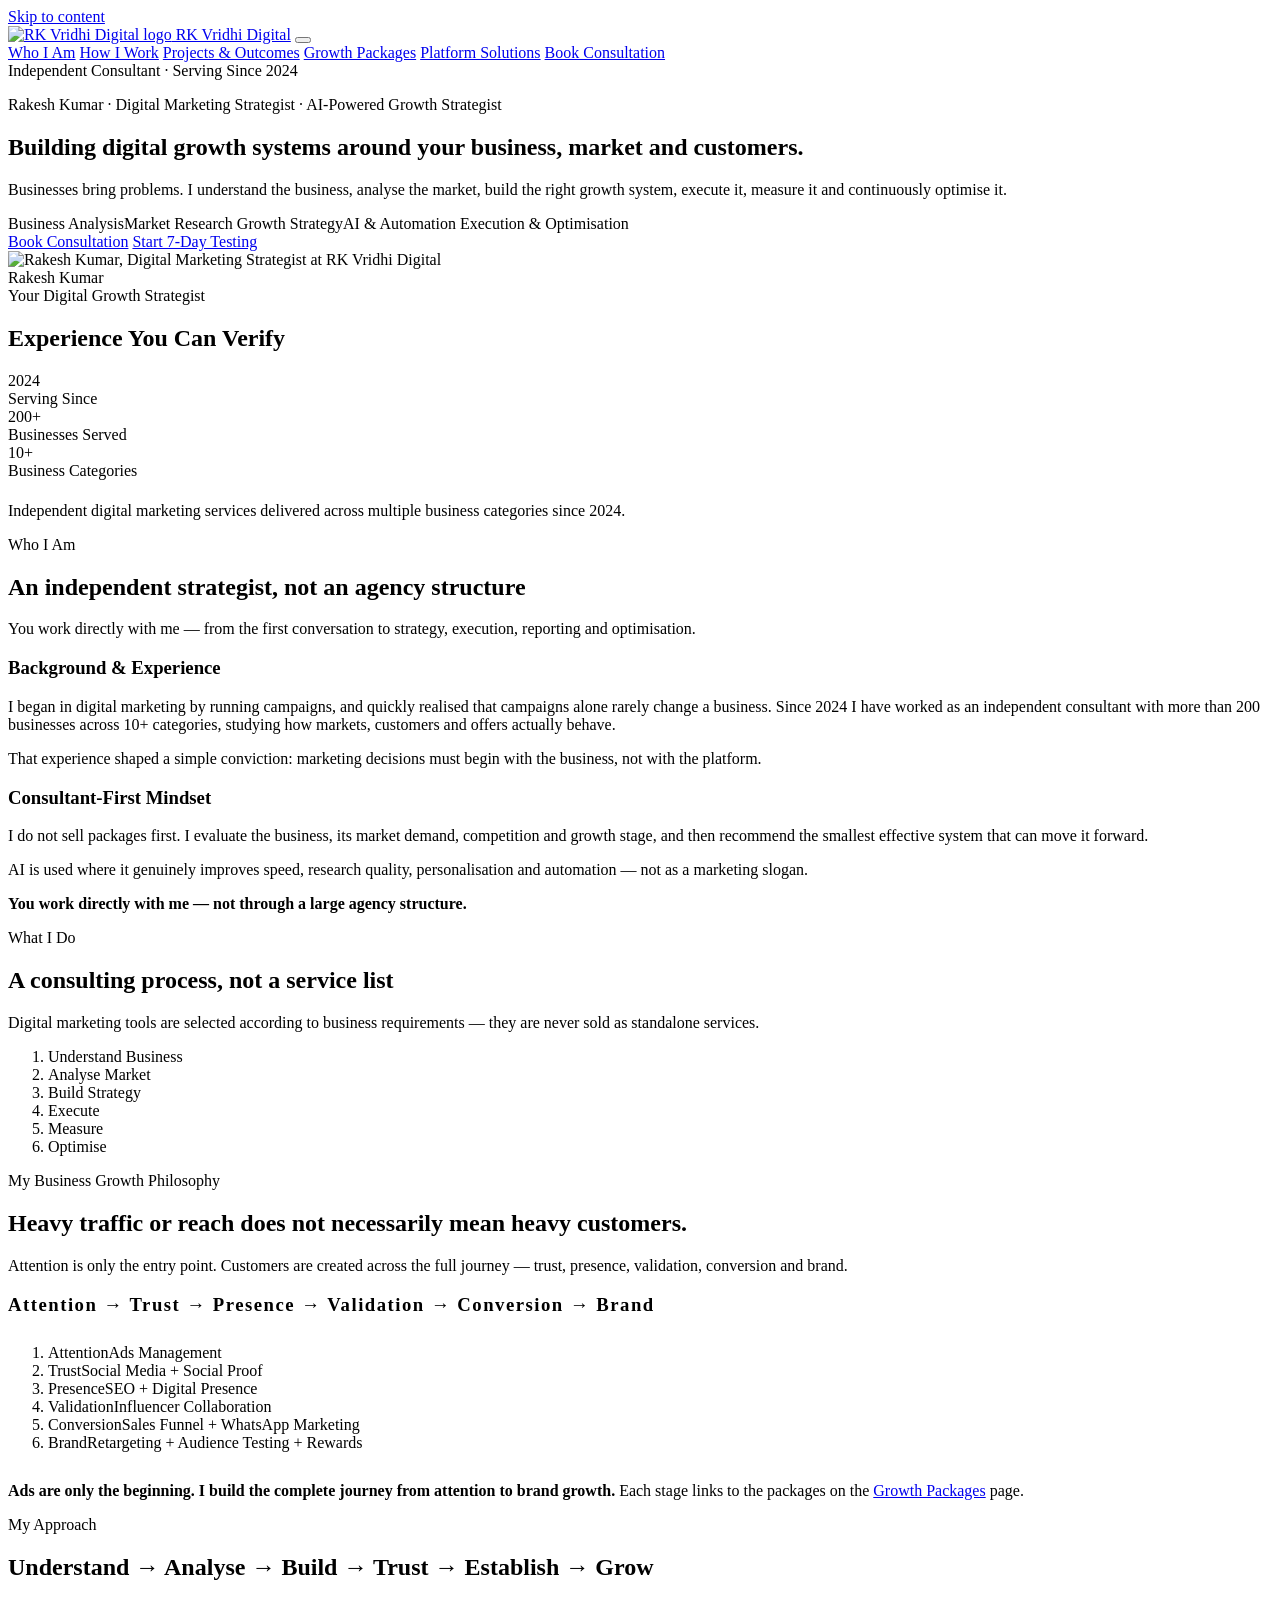
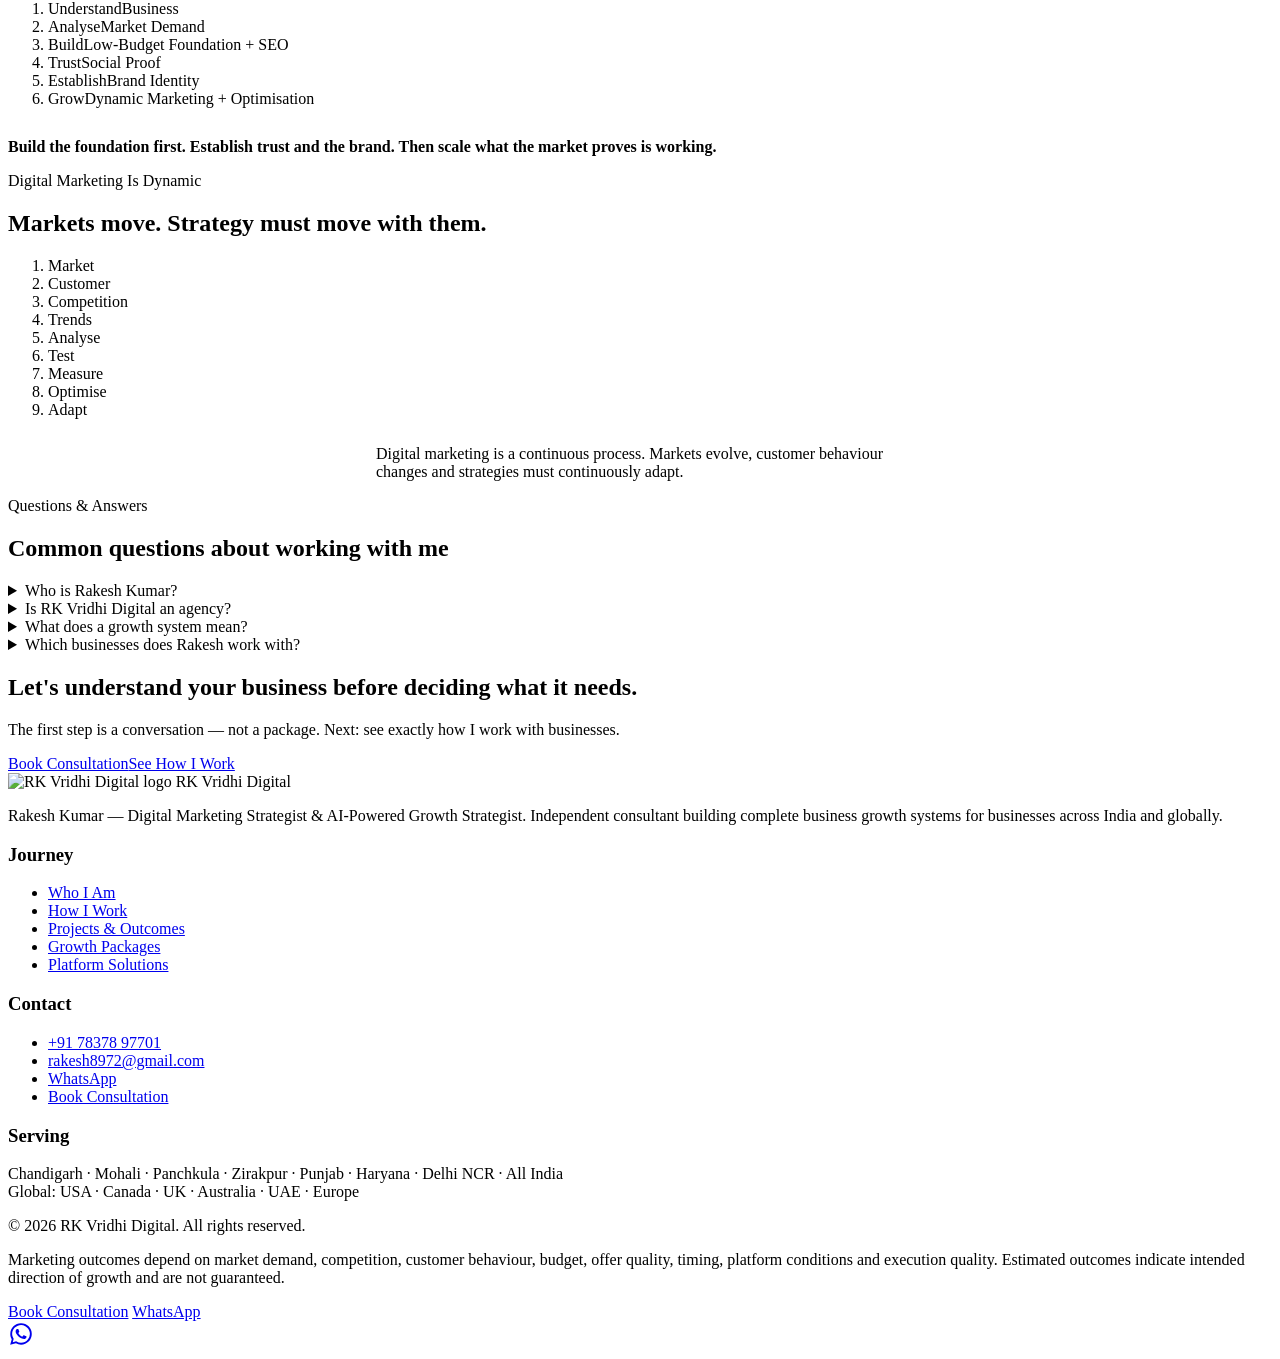
==== commit dcec11f2: "Add files via upload" ====
--- a/index.html
+++ b/index.html
@@ -1,338 +1,207 @@
 <!DOCTYPE html>
 <html lang="en">
 <head>
-<!-- Google tag (gtag.js) -->
-<script async src="https://www.googletagmanager.com/gtag/js?id=G-9LQNZJBNHN"></script>
-<script>
-  window.dataLayer = window.dataLayer || [];
-  function gtag(){dataLayer.push(arguments);}
-  gtag('js', new Date());
-  gtag('config', 'G-9LQNZJBNHN');
-</script>
 <meta charset="UTF-8">
 <meta name="viewport" content="width=device-width, initial-scale=1.0">
-<title>RK Vridhi Digital | Digital Marketing &amp; Growth Strategist</title>
-<meta name="description" content="Introduce RK Vridhi Digital, a consultant-led digital marketing and growth strategist serving Chandigarh, Mohali, Panchkula, India and international businesses.">
-<meta name="robots" content="index, follow">
+<!-- Google Tag Manager -->
+<script>(function(w,d,s,l,i){w[l]=w[l]||[];w[l].push({'gtm.start':new Date().getTime(),event:'gtm.js'});
+var f=d.getElementsByTagName(s)[0],j=d.createElement(s),dl=l!='dataLayer'?'&l='+l:'';j.async=true;
+j.src='https://www.googletagmanager.com/gtm.js?id='+i+dl;f.parentNode.insertBefore(j,f);})
+(window,document,'script','dataLayer','GTM-WZGCHVMJ');</script>
+<!-- End Google Tag Manager -->
+<title>Rakesh Kumar | Digital Marketing Strategist & Growth Consultant</title>
+<meta name="description" content="Rakesh Kumar of RK Vridhi Digital is an independent digital marketing strategist and AI-powered growth consultant building complete business growth systems.">
+<meta name="robots" content="index, follow, max-image-preview:large">
 <link rel="canonical" href="https://www.rkvridhidigital.com/">
-
 <meta property="og:type" content="website">
-<meta property="og:title" content="RK Vridhi Digital | Digital Marketing & Growth Strategist">
-<meta property="og:description" content="AI-powered customer acquisition and conversion systems, built by an independent digital marketing strategist. Book a free strategy appointment.">
+<meta property="og:site_name" content="RK Vridhi Digital">
+<meta property="og:title" content="Rakesh Kumar | Digital Marketing Strategist & Growth Consultant">
+<meta property="og:description" content="Rakesh Kumar of RK Vridhi Digital is an independent digital marketing strategist and AI-powered growth consultant building complete business growth systems.">
 <meta property="og:url" content="https://www.rkvridhidigital.com/">
 <meta property="og:image" content="https://www.rkvridhidigital.com/img/portrait.jpg">
-
 <meta name="twitter:card" content="summary_large_image">
-<meta name="twitter:title" content="RK Vridhi Digital | Digital Marketing & Growth Strategist">
-<meta name="twitter:description" content="AI-powered customer acquisition and conversion systems, built by an independent digital marketing strategist.">
+<meta name="twitter:title" content="Rakesh Kumar | Digital Marketing Strategist & Growth Consultant">
+<meta name="twitter:description" content="Rakesh Kumar of RK Vridhi Digital is an independent digital marketing strategist and AI-powered growth consultant building complete business growth systems.">
 <meta name="twitter:image" content="https://www.rkvridhidigital.com/img/portrait.jpg">
-
+<link rel="icon" href="img/logo.jpg">
 <link rel="preconnect" href="https://fonts.googleapis.com">
 <link rel="preconnect" href="https://fonts.gstatic.com" crossorigin>
-<link href="https://fonts.googleapis.com/css2?family=Manrope:wght@500;700;800&family=Inter:wght@400;500;600&display=swap" rel="stylesheet">
+<link href="https://fonts.googleapis.com/css2?family=Manrope:wght@600;700;800&family=Inter:wght@400;500;600;700&display=swap" rel="stylesheet">
 <link rel="stylesheet" href="css/style.css">
-
-<script type="application/ld+json">
-{
-  "@context": "https://schema.org",
-  "@type": "ProfessionalService",
-  "name": "RK Vridhi Digital",
-  "founder": { "@type": "Person", "name": "Rakesh Kumar" },
-  "description": "Independent digital marketing strategist offering AI-powered customer acquisition and conversion systems.",
-  "url": "https://www.rkvridhidigital.com/",
-  "telephone": "+91-78378-97701",
-  "email": "rakesh8972@gmail.com",
-  "areaServed": [
-    { "@type": "City", "name": "Chandigarh" },
-    { "@type": "City", "name": "Mohali" },
-    { "@type": "City", "name": "Panchkula" },
-    { "@type": "Country", "name": "India" },
-    { "@type": "Place", "name": "International" }
-  ],
-  "sameAs": [
-    "https://www.linkedin.com/in/rkvridhidigital",
-    "https://x.com/RKVridhiDigital",
-    "https://www.instagram.com/rkvridhidigital"
-  ]
-}
-</script>
-
-<style>
-.project-results-grid{display:grid;grid-template-columns:repeat(2,1fr);gap:20px}.project-card{position:relative;text-align:left;cursor:pointer;border:1px solid rgba(20,40,80,.12);border-radius:22px;background:rgba(255,255,255,.84);padding:26px;box-shadow:0 12px 30px rgba(20,40,80,.06);transition:transform .25s ease,box-shadow .25s ease,border-color .25s ease}.project-card:hover,.project-card:focus-visible{transform:translateY(-4px);box-shadow:0 20px 42px rgba(20,40,80,.12);border-color:rgba(30,80,180,.25);outline:none}.project-outcome-label{font-size:11px;font-weight:800;letter-spacing:.14em;text-transform:uppercase;opacity:.55;margin-bottom:7px}.project-outcome-value{font-family:Manrope,Inter,sans-serif;font-size:38px;line-height:1;font-weight:800;letter-spacing:-.03em}.project-outcome-name{margin-top:8px;font-size:14px;font-weight:800;letter-spacing:.05em;text-transform:uppercase;opacity:.78}.project-name{margin-top:22px;font-size:21px;font-weight:800}.project-meta{margin-top:5px;opacity:.7}.project-badges{display:flex;gap:8px;flex-wrap:wrap;margin-top:13px}.project-badge{font-size:11px;font-weight:800;letter-spacing:.06em;text-transform:uppercase;padding:7px 9px;border-radius:999px;background:rgba(30,80,180,.08)}.project-short{margin:16px 0 0;line-height:1.65;opacity:.78}.project-view{display:block;margin-top:20px;font-weight:800}.project-modal{position:fixed;inset:0;z-index:9999;display:none;align-items:center;justify-content:center;padding:22px;background:rgba(7,15,30,.62);backdrop-filter:blur(8px)}.project-modal.is-open{display:flex}.project-modal-panel{position:relative;width:min(760px,100%);max-height:min(86vh,760px);overflow:auto;border-radius:24px;background:#fff;padding:32px;box-shadow:0 28px 80px rgba(0,0,0,.25)}.project-modal-close{position:absolute;right:18px;top:15px;border:0;background:transparent;font-size:28px;cursor:pointer;line-height:1}.modal-eyebrow{font-size:11px;font-weight:800;letter-spacing:.14em;text-transform:uppercase;opacity:.55}.modal-outcome{margin-top:10px;font-family:Manrope,Inter,sans-serif;font-size:42px;font-weight:800;line-height:1.05}.modal-outcome-label{margin-top:8px;font-weight:800;letter-spacing:.06em;text-transform:uppercase}.modal-business{margin-top:24px;font-size:25px;font-weight:800}.modal-meta{margin-top:5px;opacity:.7}.modal-section{margin-top:24px}.modal-section h4{margin:0 0 10px;font-size:13px;letter-spacing:.08em;text-transform:uppercase}.modal-section p{margin:0;line-height:1.7}.modal-list{margin:0;padding-left:20px;line-height:1.75}.modal-list li{margin:4px 0}@media(max-width:760px){.project-results-grid{grid-template-columns:1fr}.project-outcome-value{font-size:34px}.project-modal-panel{padding:26px}.modal-outcome{font-size:34px}}
-</style>
+<script type="application/ld+json">{"@context":"https://schema.org","@type":"Person","name":"Rakesh Kumar","jobTitle":"Digital Marketing Strategist & AI-Powered Growth Strategist","url":"https://www.rkvridhidigital.com/","image":"https://www.rkvridhidigital.com/img/portrait.jpg","email":"rakesh8972@gmail.com","telephone":"+91-78378-97701","worksFor":{"@type":"Organization","name":"RK Vridhi Digital","url":"https://www.rkvridhidigital.com/"},"knowsAbout":["Digital Marketing Strategy","AI Powered Marketing","Business Growth Consulting","Ads Management","SEO","Sales Funnels","Marketing Automation"],"sameAs":["https://www.linkedin.com/in/rkvridhidigital","https://x.com/RKVridhiDigital","https://www.instagram.com/rkvridhidigital"]}</script>
+<script type="application/ld+json">{"@context":"https://schema.org","@type":"ProfessionalService","name":"RK Vridhi Digital","@id":"https://www.rkvridhidigital.com/#business","url":"https://www.rkvridhidigital.com/","image":"https://www.rkvridhidigital.com/img/portrait.jpg","logo":"https://www.rkvridhidigital.com/img/logo.jpg","description":"Independent digital marketing strategist and AI-powered growth consultant building complete business growth systems.","founder":{"@type":"Person","name":"Rakesh Kumar"},"telephone":"+91-78378-97701","email":"rakesh8972@gmail.com","priceRange":"₹₹","foundingDate":"2024","areaServed":[{"@type":"City","name":"Chandigarh"},{"@type":"City","name":"Mohali"},{"@type":"City","name":"Panchkula"},{"@type":"City","name":"Zirakpur"},{"@type":"Country","name":"India"},{"@type":"Place","name":"International"}],"sameAs":["https://www.linkedin.com/in/rkvridhidigital","https://x.com/RKVridhiDigital","https://www.instagram.com/rkvridhidigital"]}</script>
+<script type="application/ld+json">{"@context":"https://schema.org","@type":"WebSite","name":"RK Vridhi Digital","url":"https://www.rkvridhidigital.com/","inLanguage":"en"}</script>
+<script type="application/ld+json">{"@context":"https://schema.org","@type":"FAQPage","mainEntity":[{"@type":"Question","name":"Who is Rakesh Kumar?","acceptedAnswer":{"@type":"Answer","text":"Rakesh Kumar is an independent digital marketing strategist and AI-powered growth strategist who builds complete business growth systems — from business analysis and market research to execution, measurement and continuous optimisation."}},{"@type":"Question","name":"Is RK Vridhi Digital an agency?","acceptedAnswer":{"@type":"Answer","text":"No. RK Vridhi Digital is an independent consulting practice. You work directly with Rakesh Kumar — there is no agency layer, account manager or hand-off between teams."}},{"@type":"Question","name":"What does a growth system mean?","acceptedAnswer":{"@type":"Answer","text":"A growth system connects attention, trust, presence, validation, conversion and brand into one continuous journey, instead of running isolated marketing services such as ads alone."}},{"@type":"Question","name":"Which businesses does Rakesh work with?","acceptedAnswer":{"@type":"Answer","text":"Businesses across healthcare, food, retail, fitness, education, real estate, professional services and startups — in Chandigarh, Mohali, Panchkula, Zirakpur, across India and globally."}}]}</script>
 </head>
 <body>
-
-<noscript><iframe src="https://www.googletagmanager.com/ns.html?id=GTM-WZGCHVMJ"
-height="0" width="0" style="display:none;visibility:hidden"></iframe></noscript>
-
-<div class="bg-fx" aria-hidden="true">
-  <div class="blob b1"></div>
-  <div class="blob b2"></div>
-  <div class="blob b3"></div>
-  <div class="blob b4"></div>
-  <div class="grid"></div>
-</div>
-
-<header>
-  <nav class="nav">
-    <a href="index.html" class="brand"><img src="img/logo.jpg" alt="RK Vridhi Digital logo" width="36" height="36"> RK Vridhi Digital</a>
-    <button class="nav-toggle" id="navToggle" aria-label="Toggle menu" aria-expanded="false"><span></span><span></span><span></span></button>
+<!-- Google Tag Manager (noscript) -->
+<noscript><iframe src="https://www.googletagmanager.com/ns.html?id=GTM-WZGCHVMJ" height="0" width="0" style="display:none;visibility:hidden" title="Google Tag Manager"></iframe></noscript>
+<!-- End Google Tag Manager (noscript) -->
+<a class="skip-link" href="#main">Skip to content</a>
+<div class="bg-fx" aria-hidden="true"><div class="blob b1"></div><div class="blob b2"></div><div class="blob b3"></div><div class="grid"></div></div>
+<header class="site-header">
+  <nav class="nav wrap" aria-label="Primary">
+    <a href="index.html" class="brand"><img src="img/logo.jpg" alt="RK Vridhi Digital logo" width="36" height="36" decoding="async"> RK Vridhi Digital</a>
+    <button class="nav-toggle" id="navToggle" aria-label="Toggle navigation menu" aria-expanded="false" aria-controls="navLinks"><span></span><span></span><span></span></button>
     <div class="nav-links" id="navLinks">
-      <a href="index.html" class="active">Home</a>
-      <a href="services.html">Services &amp; Packages</a>
-      <a href="how-to-start.html">How to Start</a>
-      <a href="how-to-start.html#booking" class="nav-cta" data-cta="consultation">Book Consultation</a>
+      <a href="index.html" class="active" aria-current="page">Who I Am</a>
+      <a href="how-i-work.html">How I Work</a>
+      <a href="case-studies.html">Projects &amp; Outcomes</a>
+      <a href="packages.html">Growth Packages</a>
+      <a href="platform-solutions.html">Platform Solutions</a>
+      <a href="packages.html#book" class="nav-cta" data-event="book_consultation">Book Consultation</a>
     </div>
   </nav>
 </header>
 
-<!-- ============ HERO / AUTHORITY SNAPSHOT ============ -->
+<main id="main">
+
 <section class="hero" id="hero">
   <div class="wrap hero-grid">
     <div class="hero-left reveal in">
-      <span class="eyebrow hero-badge">Independent Digital Marketing Strategist</span>
-      <div class="hero-position">Rakesh Kumar · Customer Acquisition &amp; Conversion System Architect</div>
-      <h1>Building <span class="accent">AI-Powered Customer Acquisition &amp; Conversion Systems</span> That Help Businesses Grow</h1>
-      <p class="hero-desc">I help businesses build practical digital growth systems focused on customer acquisition, marketing performance and conversion — working directly with owners, no hand-offs.</p>
-
-      <div class="hero-highlights">
-        <span class="pill"><svg class="icon" viewBox="0 0 24 24" fill="none" stroke="currentColor" stroke-width="1.8" stroke-linecap="round" stroke-linejoin="round"><rect x="7" y="7" width="10" height="10" rx="1.5"/><circle cx="12" cy="12" r="2"/></svg> Digital Marketing</span>
-        <span class="pill"><svg class="icon" viewBox="0 0 24 24" fill="none" stroke="currentColor" stroke-width="1.8" stroke-linecap="round" stroke-linejoin="round"><polyline points="3 16 9 10 13 14 21 5"/><polyline points="15 5 21 5 21 11"/></svg> Ads Management</span>
-        <span class="pill"><svg class="icon" viewBox="0 0 24 24" fill="none" stroke="currentColor" stroke-width="1.8" stroke-linecap="round" stroke-linejoin="round"><circle cx="12" cy="12" r="8.5"/><circle cx="12" cy="12" r="4.5"/></svg> Social Media</span>
-        <span class="pill"><svg class="icon" viewBox="0 0 24 24" fill="none" stroke="currentColor" stroke-width="1.8" stroke-linecap="round" stroke-linejoin="round"><path d="M4 4h16v16H4z"/></svg> SEO &amp; Website Growth</span>
-        <span class="pill"><svg class="icon" viewBox="0 0 24 24" fill="none" stroke="currentColor" stroke-width="1.8" stroke-linecap="round" stroke-linejoin="round"><polygon points="10 8 16 12 10 16 10 8"/></svg> YouTube Marketing</span>
-        <span class="pill"><svg class="icon" viewBox="0 0 24 24" fill="none" stroke="currentColor" stroke-width="1.8" stroke-linecap="round" stroke-linejoin="round"><rect x="4" y="4" width="16" height="16" rx="2"/></svg> LinkedIn Sales &amp; Marketing</span>
-        <span class="pill"><svg class="icon" viewBox="0 0 24 24" fill="none" stroke="currentColor" stroke-width="1.8" stroke-linecap="round" stroke-linejoin="round"><path d="M12 3v3M12 18v3M3 12h3M18 12h3"/><circle cx="12" cy="12" r="5"/></svg> AI &amp; Automation</span>
+      <span class="eyebrow">Independent Consultant · Serving Since 2024</span>
+      <p class="hero-role">Rakesh Kumar · Digital Marketing Strategist · AI-Powered Growth Strategist</p>
+      <h1>Building <span class="accent">digital growth systems</span> around your business, market and customers.</h1>
+      <p class="hero-lede">Businesses bring problems. I understand the business, analyse the market, build the right growth system, execute it, measure it and continuously optimise it.</p>
+      <div class="pill-row">
+        <span class="pill">Business Analysis</span><span class="pill">Market Research</span>
+        <span class="pill">Growth Strategy</span><span class="pill">AI &amp; Automation</span>
+        <span class="pill">Execution &amp; Optimisation</span>
       </div>
-
-      <div class="hero-ctas">
-        <span class="pill" style="font-weight:800;">Serving Businesses Locally, Across India &amp; Globally</span>
+      <div class="btn-row">
+        <a class="btn btn-primary" href="packages.html#book" data-event="book_consultation">Book Consultation</a>
+        <a class="btn btn-ghost" href="packages.html#testing" data-event="trial_package_click">Start 7-Day Testing</a>
       </div>
-      <p class="hero-trust-note"><strong>Tricity:</strong> Chandigarh · Mohali · Panchkula &nbsp;|&nbsp; <strong>India:</strong> All Over India &nbsp;|&nbsp; <strong>Global:</strong> International Businesses</p>
-      <p class="hero-trust-note"><strong>10+ Business Industries</strong> — Healthcare, Retail, Manufacturing, Food &amp; Beverage, Education and more.</p>
     </div>
     <div class="hero-right reveal in">
-      <div class="portrait-frame" data-cta="consultation" onclick="window.location.href='how-to-start.html#booking'" role="link" tabindex="0" aria-label="Book a consultation">
-        <div class="inner"><img src="img/portrait.jpg" alt="Rakesh Kumar, Digital Marketing Strategist" width="360" height="450" loading="eager"></div>
-      </div>
-      <div class="identity-card">
-        <div class="name">Rakesh Kumar</div>
-        <div class="role">Your Digital Marketing Strategist</div>
-      </div>
-    </div>
-  </div>
-</section>
-
-<!-- ============ WHY BUSINESSES TRUST RK VRIDHI DIGITAL ============ -->
-<section class="section" id="trust">
-  <div class="wrap">
-    <div class="section-head reveal">
-      <span class="eyebrow">Why Businesses Trust Me</span>
-      <h2>Why Businesses Trust RK Vridhi Digital</h2>
-      <p>A strategy-first, AI-powered, performance-focused approach — with clients working directly with the strategist.</p>
-    </div>
-
-    <div class="results-grid reveal" style="grid-template-columns:repeat(5,1fr);">
-      <div class="result-card">
-        <div class="rc-icon"><svg class="icon" viewBox="0 0 24 24" fill="none" stroke="currentColor" stroke-width="1.8" stroke-linecap="round" stroke-linejoin="round"><path d="M3 12l9-9 9 9M5 10v10h14V10"/></svg></div>
-        <div class="rc-name">Strategy First</div>
-        <div class="rc-pkg">Marketing decisions are based on business objectives, not random posting or advertising.</div>
-      </div>
-      <div class="result-card">
-        <div class="rc-icon"><svg class="icon" viewBox="0 0 24 24" fill="none" stroke="currentColor" stroke-width="1.8" stroke-linecap="round" stroke-linejoin="round"><path d="M12 3v3M12 18v3M3 12h3M18 12h3"/><circle cx="12" cy="12" r="5"/></svg></div>
-        <div class="rc-name">AI-Powered Approach</div>
-        <div class="rc-pkg">AI, automation and modern digital tools improve efficiency and execution.</div>
-      </div>
-      <div class="result-card">
-        <div class="rc-icon"><svg class="icon" viewBox="0 0 24 24" fill="none" stroke="currentColor" stroke-width="1.8" stroke-linecap="round" stroke-linejoin="round"><line x1="12" y1="19" x2="12" y2="5"/><polyline points="6 11 12 5 18 11"/></svg></div>
-        <div class="rc-name">Performance Focused</div>
-        <div class="rc-pkg">Focus on measurable outcomes — reach, engagement, leads and customer acquisition.</div>
-      </div>
-      <div class="result-card">
-        <div class="rc-icon"><svg class="icon" viewBox="0 0 24 24" fill="none" stroke="currentColor" stroke-width="1.8" stroke-linecap="round" stroke-linejoin="round"><circle cx="12" cy="8" r="4"/><path d="M4 20c0-4 4-6 8-6s8 2 8 6"/></svg></div>
-        <div class="rc-name">Direct Consultation</div>
-        <div class="rc-pkg">You work directly with the strategist — not passed through a large agency structure.</div>
-      </div>
-      <div class="result-card">
-        <div class="rc-icon"><svg class="icon" viewBox="0 0 24 24" fill="none" stroke="currentColor" stroke-width="1.8" stroke-linecap="round" stroke-linejoin="round"><rect x="3" y="5" width="18" height="16" rx="2.5"/><path d="M8.5 14l2 2 4-4"/></svg></div>
-        <div class="rc-name">Customized Growth Systems</div>
-        <div class="rc-pkg">Recommendations reflect your business, industry, market position and growth objectives.</div>
-      </div>
-    </div>
-  </div>
-</section>
-
-<!-- ============ SOCIAL PROOF / ONGOING PROJECTS ============ -->
-<section class="section" id="proof" style="padding-top:0;">
-  <div class="wrap">
-    <div class="section-head reveal">
-      <span class="eyebrow">Social Proof</span>
-      <h2>Real Businesses. Real Growth Work.</h2>
-      <p>Ongoing and recent projects with measurable outcomes, strategy-led execution and practical growth work.</p>
-    </div>
-
-    <div class="project-results-grid reveal">
-      <article class="project-card" tabindex="0" role="button" data-project="janta" aria-label="View Janta Hospital project details">
-        <div class="project-outcome-label">Business Outcome</div>
-        <div class="project-outcome-value">35%</div>
-        <div class="project-outcome-name">Local Engagement Increase</div>
-        <div class="project-name">Janta Hospital</div>
-        <div class="project-meta">Healthcare · Zirakpur</div>
-        <div class="project-badges"><span class="project-badge">Project Since 2025</span><span class="project-badge">AI Powered Growth</span></div>
-        <p class="project-short">A focused digital growth engagement aimed at strengthening local visibility, engagement and customer reach.</p>
-        <span class="project-view">View Project Details →</span>
+      <div class="portrait-frame"><img src="img/portrait.jpg" alt="Rakesh Kumar, Digital Marketing Strategist at RK Vridhi Digital" width="480" height="600" fetchpriority="high" decoding="async"></div>
+      <div class="identity-card"><div class="name">Rakesh Kumar</div><div class="role">Your Digital Growth Strategist</div></div>
+    </div>
+  </div>
+</section>
+
+<section class="section" id="trust-metrics" aria-labelledby="metrics-h">
+  <div class="wrap">
+    <h2 id="metrics-h" class="center">Experience You Can Verify</h2>
+    <div class="metrics reveal">
+      <div class="metric glass"><div class="m-value">2024</div><div class="m-label">Serving Since</div></div>
+      <div class="metric glass"><div class="m-value">200+</div><div class="m-label">Businesses Served</div></div>
+      <div class="metric glass"><div class="m-value">10+</div><div class="m-label">Business Categories</div></div>
+    </div>
+    <p class="center muted" style="margin-top:22px">Independent digital marketing services delivered across multiple business categories since 2024.</p>
+  </div>
+</section>
+
+<section class="section" id="who-i-am" aria-labelledby="who-h">
+  <div class="wrap">
+    <div class="section-head reveal"><span class="eyebrow">Who I Am</span>
+    <h2>An independent strategist, not an agency structure</h2><p>You work directly with me — from the first conversation to strategy, execution, reporting and optimisation.</p></div>
+    <div class="card-grid cards-2 reveal">
+      <article class="card glass">
+        <h3>Background &amp; Experience</h3>
+        <p>I began in digital marketing by running campaigns, and quickly realised that campaigns alone rarely change a business. Since 2024 I have worked as an independent consultant with more than 200 businesses across 10+ categories, studying how markets, customers and offers actually behave.</p>
+        <p>That experience shaped a simple conviction: marketing decisions must begin with the business, not with the platform.</p>
       </article>
-
-      <article class="project-card" tabindex="0" role="button" data-project="sparsh" aria-label="View Sparsh Fertility Hospital project details">
-        <div class="project-outcome-label">Business Outcome</div>
-        <div class="project-outcome-value">40%</div>
-        <div class="project-outcome-name">Instagram Reach Increase</div>
-        <div class="project-name">Sparsh Fertility Hospital</div>
-        <div class="project-meta">Healthcare · Mathura</div>
-        <div class="project-badges"><span class="project-badge">Project Since 2025</span><span class="project-badge">Complete Growth</span></div>
-        <p class="project-short">A growth-focused social presence built around stronger reach, audience visibility and consistent digital communication.</p>
-        <span class="project-view">View Project Details →</span>
+      <article class="card glass">
+        <h3>Consultant-First Mindset</h3>
+        <p>I do not sell packages first. I evaluate the business, its market demand, competition and growth stage, and then recommend the smallest effective system that can move it forward.</p>
+        <p>AI is used where it genuinely improves speed, research quality, personalisation and automation — not as a marketing slogan.</p>
+        <p><strong>You work directly with me — not through a large agency structure.</strong></p>
       </article>
-
-      <article class="project-card" tabindex="0" role="button" data-project="computers" aria-label="View Used Computers Shop project details">
-        <div class="project-outcome-label">Business Outcome</div>
-        <div class="project-outcome-value">50+</div>
-        <div class="project-outcome-name">Qualified Leads in 30 Days</div>
-        <div class="project-name">Used Computers Shop</div>
-        <div class="project-meta">Retail · Goa</div>
-        <div class="project-badges"><span class="project-badge">Project Since 2025</span><span class="project-badge">Ads Management</span></div>
-        <p class="project-short">A performance-focused acquisition project centered on generating qualified enquiries and improving campaign efficiency.</p>
-        <span class="project-view">View Project Details →</span>
-      </article>
-
-      <article class="project-card" tabindex="0" role="button" data-project="onik" aria-label="View Onik Mustard Oil project details">
-        <div class="project-outcome-label">Business Outcome</div>
-        <div class="project-outcome-value">25%</div>
-        <div class="project-outcome-name">Follower Growth</div>
-        <div class="project-name">Onik Mustard Oil</div>
-        <div class="project-meta">Agriculture / Local Brand · Patiala</div>
-        <div class="project-badges"><span class="project-badge">Project Since 2025</span><span class="project-badge">Complete Growth</span></div>
-        <p class="project-short">A local-brand growth engagement focused on building a stronger digital audience and consistent brand presence.</p>
-        <span class="project-view">View Project Details →</span>
-      </article>
-    </div>
-  </div>
-</section>
-
-<!-- ============ PROJECT DETAIL MODAL ============ -->
-<div class="project-modal" id="projectModal" aria-hidden="true">
-  <div class="project-modal-panel" role="dialog" aria-modal="true" aria-labelledby="modalBusiness">
-    <button class="project-modal-close" id="projectModalClose" aria-label="Close project details">&times;</button>
-    <div class="modal-eyebrow">Business Outcome</div>
-    <div class="modal-outcome" id="modalOutcome"></div>
-    <div class="modal-outcome-label" id="modalOutcomeLabel"></div>
-    <div class="modal-business" id="modalBusiness"></div>
-    <div class="modal-meta" id="modalMeta"></div>
-    <div class="project-badges"><span class="project-badge" id="modalSince"></span><span class="project-badge" id="modalPackage"></span></div>
-    <div class="modal-section"><h4>About the Project</h4><p id="modalContext"></p></div>
-    <div class="modal-section"><h4>What We Worked On</h4><ul class="modal-list" id="modalWork"></ul></div>
-    <div class="modal-section"><h4>Growth Focus</h4><p id="modalFocus"></p></div>
-  </div>
+    </div>
+  </div>
+</section>
+
+<section class="section" id="what-i-do" aria-labelledby="what-h">
+  <div class="wrap">
+    <div class="section-head reveal"><span class="eyebrow">What I Do</span>
+    <h2>A consulting process, not a service list</h2><p>Digital marketing tools are selected according to business requirements — they are never sold as standalone services.</p></div>
+    <div class="reveal"><ol class="flow flow-h"><li class="flow-step"><span class="flow-title">Understand Business</span></li><li class="flow-step"><span class="flow-title">Analyse Market</span></li><li class="flow-step"><span class="flow-title">Build Strategy</span></li><li class="flow-step"><span class="flow-title">Execute</span></li><li class="flow-step"><span class="flow-title">Measure</span></li><li class="flow-step"><span class="flow-title">Optimise</span></li></ol></div>
+  </div>
+</section>
+
+<section class="section" id="growth-system" aria-labelledby="philosophy-h">
+  <div class="wrap">
+    <div class="section-head reveal"><span class="eyebrow">My Business Growth Philosophy</span>
+    <h2>Heavy traffic or reach does not necessarily mean heavy customers.</h2><p>Attention is only the entry point. Customers are created across the full journey — trust, presence, validation, conversion and brand.</p></div>
+    <h3 class="center" style="letter-spacing:.08em">Attention → Trust → Presence → Validation → Conversion → Brand</h3>
+    <div class="reveal" style="margin-top:28px"><ol class="flow "><li class="flow-step"><span class="flow-title">Attention</span><span class="flow-sub">Ads Management</span></li><li class="flow-step"><span class="flow-title">Trust</span><span class="flow-sub">Social Media + Social Proof</span></li><li class="flow-step"><span class="flow-title">Presence</span><span class="flow-sub">SEO + Digital Presence</span></li><li class="flow-step"><span class="flow-title">Validation</span><span class="flow-sub">Influencer Collaboration</span></li><li class="flow-step"><span class="flow-title">Conversion</span><span class="flow-sub">Sales Funnel + WhatsApp Marketing</span></li><li class="flow-step"><span class="flow-title">Brand</span><span class="flow-sub">Retargeting + Audience Testing + Rewards</span></li></ol></div>
+    <div class="note reveal" style="margin-top:30px"><p><strong>Ads are only the beginning. I build the complete journey from attention to brand growth.</strong> Each stage links to the packages on the <a href="packages.html">Growth Packages</a> page.</p></div>
+  </div>
+</section>
+
+<section class="section" id="my-approach" aria-labelledby="approach-h">
+  <div class="wrap">
+    <div class="section-head reveal"><span class="eyebrow">My Approach</span>
+    <h2>Understand → Analyse → Build → Trust → Establish → Grow</h2></div>
+    <div class="reveal"><ol class="flow "><li class="flow-step"><span class="flow-title">Understand</span><span class="flow-sub">Business</span></li><li class="flow-step"><span class="flow-title">Analyse</span><span class="flow-sub">Market Demand</span></li><li class="flow-step"><span class="flow-title">Build</span><span class="flow-sub">Low-Budget Foundation + SEO</span></li><li class="flow-step"><span class="flow-title">Trust</span><span class="flow-sub">Social Proof</span></li><li class="flow-step"><span class="flow-title">Establish</span><span class="flow-sub">Brand Identity</span></li><li class="flow-step"><span class="flow-title">Grow</span><span class="flow-sub">Dynamic Marketing + Optimisation</span></li></ol></div>
+    <div class="note reveal" style="margin-top:30px"><p><strong>Build the foundation first. Establish trust and the brand. Then scale what the market proves is working.</strong></p></div>
+  </div>
+</section>
+
+<section class="section" id="dynamic" aria-labelledby="dynamic-h">
+  <div class="wrap">
+    <div class="section-head reveal"><span class="eyebrow">Digital Marketing Is Dynamic</span>
+    <h2>Markets move. Strategy must move with them.</h2></div>
+    <div class="reveal"><ol class="flow flow-grid-3"><li class="flow-step"><span class="flow-title">Market</span></li><li class="flow-step"><span class="flow-title">Customer</span></li><li class="flow-step"><span class="flow-title">Competition</span></li><li class="flow-step"><span class="flow-title">Trends</span></li><li class="flow-step"><span class="flow-title">Analyse</span></li><li class="flow-step"><span class="flow-title">Test</span></li><li class="flow-step"><span class="flow-title">Measure</span></li><li class="flow-step"><span class="flow-title">Optimise</span></li><li class="flow-step"><span class="flow-title">Adapt</span></li></ol></div>
+    <p class="center muted" style="margin-top:26px;max-width:66ch;margin-inline:auto">Digital marketing is a continuous process. Markets evolve, customer behaviour changes and strategies must continuously adapt.</p>
+  </div>
+</section>
+
+<section class="section" id="faq" aria-labelledby="faq-h">
+  <div class="wrap">
+    <div class="section-head reveal"><span class="eyebrow">Questions &amp; Answers</span>
+    <h2>Common questions about working with me</h2></div>
+    <div class="faq"><details class="faq-item glass" data-event="faq_open"><summary>Who is Rakesh Kumar?</summary><div class="faq-a"><p>Rakesh Kumar is an independent digital marketing strategist and AI-powered growth strategist who builds complete business growth systems — from business analysis and market research to execution, measurement and continuous optimisation.</p></div></details><details class="faq-item glass" data-event="faq_open"><summary>Is RK Vridhi Digital an agency?</summary><div class="faq-a"><p>No. RK Vridhi Digital is an independent consulting practice. You work directly with Rakesh Kumar — there is no agency layer, account manager or hand-off between teams.</p></div></details><details class="faq-item glass" data-event="faq_open"><summary>What does a growth system mean?</summary><div class="faq-a"><p>A growth system connects attention, trust, presence, validation, conversion and brand into one continuous journey, instead of running isolated marketing services such as ads alone.</p></div></details><details class="faq-item glass" data-event="faq_open"><summary>Which businesses does Rakesh work with?</summary><div class="faq-a"><p>Businesses across healthcare, food, retail, fitness, education, real estate, professional services and startups — in Chandigarh, Mohali, Panchkula, Zirakpur, across India and globally.</p></div></details></div>
+  </div>
+</section>
+
+<section class="section cta-band"><div class="wrap"><div class="glass cta-card reveal">
+      <h2>Let's understand your business before deciding what it needs.</h2><p>The first step is a conversation — not a package. Next: see exactly how I work with businesses.</p><div class="btn-row"><a class="btn btn-primary" href="packages.html#book" data-event="book_consultation">Book Consultation</a><a class="btn btn-ghost" href="how-i-work.html" data-event="nav_next_step">See How I Work</a></div></div></div></section>
+
+</main>
+<footer class="site-footer">
+  <div class="wrap footer-grid">
+    <div>
+      <div class="brand footer-brand"><img src="img/logo.jpg" alt="RK Vridhi Digital logo" width="34" height="34" loading="lazy"> RK Vridhi Digital</div>
+      <p class="muted">Rakesh Kumar — Digital Marketing Strategist &amp; AI-Powered Growth Strategist. Independent consultant building complete business growth systems for businesses across India and globally.</p>
+    </div>
+    <div>
+      <h3>Journey</h3>
+      <ul class="plain">
+        <li><a href="index.html">Who I Am</a></li>
+        <li><a href="how-i-work.html">How I Work</a></li>
+        <li><a href="case-studies.html">Projects &amp; Outcomes</a></li>
+        <li><a href="packages.html">Growth Packages</a></li>
+        <li><a href="platform-solutions.html">Platform Solutions</a></li>
+      </ul>
+    </div>
+    <div>
+      <h3>Contact</h3>
+      <ul class="plain">
+        <li><a href="tel:+917837897701" data-event="call_click">+91 78378 97701</a></li>
+        <li><a href="mailto:rakesh8972@gmail.com" data-event="email_click">rakesh8972@gmail.com</a></li>
+        <li><a href="https://wa.me/917837897701" target="_blank" rel="noopener noreferrer" data-event="whatsapp_click">WhatsApp</a></li>
+        <li><a href="packages.html#book" data-event="book_consultation">Book Consultation</a></li>
+      </ul>
+    </div>
+    <div>
+      <h3>Serving</h3>
+      <p class="muted">Chandigarh · Mohali · Panchkula · Zirakpur · Punjab · Haryana · Delhi NCR · All India<br>Global: USA · Canada · UK · Australia · UAE · Europe</p>
+    </div>
+  </div>
+  <div class="wrap footer-bottom">
+    <p class="muted small">© <span id="yr">2026</span> RK Vridhi Digital. All rights reserved.</p>
+    <p class="muted small">Marketing outcomes depend on market demand, competition, customer behaviour, budget, offer quality, timing, platform conditions and execution quality. Estimated outcomes indicate intended direction of growth and are not guaranteed.</p>
+  </div>
+</footer>
+<div class="mobile-bar" role="group" aria-label="Quick actions">
+  <a class="btn btn-primary" href="packages.html#book" data-event="book_consultation">Book Consultation</a>
+  <a class="btn btn-ghost" href="https://wa.me/917837897701" target="_blank" rel="noopener noreferrer" data-event="whatsapp_click">WhatsApp</a>
 </div>
-
-<!-- ============ BUSINESSES & INDUSTRIES ============ -->
-<section class="section" id="industries" style="padding-top:0;">
-  <div class="wrap">
-    <div class="section-head reveal">
-      <span class="eyebrow">Who I Work With</span>
-      <h2>Businesses &amp; Industries I Handle</h2>
-      <p>Practical digital growth systems tailored to your industry and business stage.</p>
-    </div>
-
-    <div class="cat-grid reveal">
-      <div class="cat-chip"><svg viewBox="0 0 24 24" fill="none" stroke="currentColor" stroke-width="1.8" stroke-linecap="round" stroke-linejoin="round"><path d="M4 21V6a1 1 0 0 1 1-1h6a1 1 0 0 1 1 1v15"/><path d="M14 21v-9a1 1 0 0 1 1-1h4a1 1 0 0 1 1 1v9"/><path d="M8 8v6M5 11h6"/></svg><span>Healthcare</span><p>Patient-focused digital visibility, local reach and lead-generation strategies.</p></div>
-      <div class="cat-chip"><svg viewBox="0 0 24 24" fill="none" stroke="currentColor" stroke-width="1.8" stroke-linecap="round" stroke-linejoin="round"><circle cx="9" cy="20" r="1.3"/><circle cx="17" cy="20" r="1.3"/><path d="M2.5 3h3l2.4 12.3a1.5 1.5 0 0 0 1.5 1.2h8.2a1.5 1.5 0 0 0 1.5-1.2L21 8H6.2"/></svg><span>Retail</span><p>Digital campaigns and customer acquisition strategies to support local and wider retail growth.</p></div>
-      <div class="cat-chip"><svg viewBox="0 0 24 24" fill="none" stroke="currentColor" stroke-width="1.8" stroke-linecap="round" stroke-linejoin="round"><path d="M3 21V11l6 4v-4l6 4V7l6 4v10z"/></svg><span>Manufacturing</span><p>B2B visibility and lead generation strategies for manufacturing businesses.</p></div>
-      <div class="cat-chip"><svg viewBox="0 0 24 24" fill="none" stroke="currentColor" stroke-width="1.8" stroke-linecap="round" stroke-linejoin="round"><path d="M4 9h13v6a4 4 0 0 1-4 4H8a4 4 0 0 1-4-4z"/><path d="M17 10h1.5a2.5 2.5 0 0 1 0 5H17"/></svg><span>Food &amp; Beverage</span><p>Local and social-first campaigns that drive footfall and repeat orders.</p></div>
-      <div class="cat-chip"><svg viewBox="0 0 24 24" fill="none" stroke="currentColor" stroke-width="1.8" stroke-linecap="round" stroke-linejoin="round"><path d="M2 8l10-4 10 4-10 4z"/><path d="M6 10.5V16c0 1.5 3 3 6 3s6-1.5 6-3v-5.5"/></svg><span>Education</span><p>Admissions-focused digital visibility and enquiry generation.</p></div>
-      <div class="cat-chip"><svg viewBox="0 0 24 24" fill="none" stroke="currentColor" stroke-width="1.8" stroke-linecap="round" stroke-linejoin="round"><rect x="2.5" y="7" width="19" height="12" rx="1.5"/><path d="M8 7V5.5A1.5 1.5 0 0 1 9.5 4h5A1.5 1.5 0 0 1 16 5.5V7"/></svg><span>Professional Services</span><p>Authority-building and lead-generation systems for consultants and service firms.</p></div>
-      <div class="cat-chip"><svg viewBox="0 0 24 24" fill="none" stroke="currentColor" stroke-width="1.8" stroke-linecap="round" stroke-linejoin="round"><path d="M3.5 16V12l2-5h13l2 5v4"/><circle cx="7" cy="16" r="1.3"/><circle cx="17" cy="16" r="1.3"/></svg><span>Automotive</span><p>Local visibility and service/sales enquiry generation for automotive businesses.</p></div>
-      <div class="cat-chip"><svg viewBox="0 0 24 24" fill="none" stroke="currentColor" stroke-width="1.6" stroke-linecap="round" stroke-linejoin="round"><path d="M12 3l1.8 5.2L19 10l-5.2 1.8L12 17l-1.8-5.2L5 10l5.2-1.8z"/></svg><span>Beauty &amp; Wellness</span><p>Social-first brand building and appointment/booking-focused campaigns.</p></div>
-      <div class="cat-chip"><svg viewBox="0 0 24 24" fill="none" stroke="currentColor" stroke-width="1.8" stroke-linecap="round" stroke-linejoin="round"><path d="M20 4C10 4 4 10 4 18v2h2c8 0 14-6 14-16z"/></svg><span>Agriculture &amp; Local Brands</span><p>Brand-building and audience growth for local and agri-focused businesses.</p></div>
-      <div class="cat-chip"><svg viewBox="0 0 24 24" fill="none" stroke="currentColor" stroke-width="1.8" stroke-linecap="round" stroke-linejoin="round"><path d="M3 11l9-7 9 7"/><path d="M5 10v10h14V10"/></svg><span>Home &amp; Lifestyle</span><p>Product and brand visibility campaigns for home and lifestyle businesses.</p></div>
-    </div>
-  </div>
-</section>
-
-<!-- ============ FINAL CONVERSION ============ -->
-<section class="section" id="final-cta" style="padding-top:0;">
-  <div class="wrap">
-    <div class="section-head reveal">
-      <span class="eyebrow">Get Started</span>
-      <h2>Ready to Start Your Growth Journey?</h2>
-      <p>Choose the option that best fits where your business is today.</p>
-    </div>
-    <div class="convert-cards reveal">
-      <div class="convert-card">
-        <h4><svg class="icon" viewBox="0 0 24 24" fill="none" stroke="currentColor" stroke-width="1.8" stroke-linecap="round" stroke-linejoin="round"><path d="M12 3l2 5 5 .7-3.6 3.5.9 5-4.3-2.3-4.3 2.3.9-5L5 8.7 10 8z"/></svg> ₹999 Trial Package</h4>
-        <p>Start with a focused 7-day testing campaign to evaluate the opportunity before moving into a larger growth engagement.</p>
-        <a href="how-to-start.html#booking" class="btn btn-gold" data-cta="trial">Start ₹999 Trial</a>
-      </div>
-      <div class="convert-card">
-        <h4><svg class="icon" viewBox="0 0 24 24" fill="none" stroke="currentColor" stroke-width="1.8" stroke-linecap="round" stroke-linejoin="round"><rect x="3" y="5" width="18" height="16" rx="2.5"/><path d="M3 10h18M8 3v4M16 3v4"/></svg> Book an Appointment</h4>
-        <p>Discuss your business, objectives and current challenges directly before choosing the right growth solution.</p>
-        <a href="how-to-start.html#booking" class="btn btn-primary" data-cta="consultation">Book an Appointment</a>
-      </div>
-    </div>
-  </div>
-</section>
-
-<footer>
-  <div class="wrap">
-    <div class="footer-grid">
-      <a href="index.html" class="footer-brand"><img src="img/logo.jpg" alt="RK Vridhi Digital logo" width="30" height="30"> RK Vridhi Digital</a>
-      <div class="footer-links">
-        <a href="index.html">Home</a>
-        <a href="services.html">Services &amp; Packages</a>
-        <a href="how-to-start.html">How to Start</a>
-      </div>
-      <div class="footer-contact">
-        <a href="tel:+917837897701">📞 +91-78378-97701</a>
-        <a href="mailto:rakesh8972@gmail.com">📧 rakesh8972@gmail.com</a>
-      </div>
-      <div class="footer-social">
-        <a href="https://www.linkedin.com/in/rkvridhidigital" target="_blank" rel="noopener" aria-label="LinkedIn">LinkedIn</a>
-        <a href="https://x.com/RKVridhiDigital" target="_blank" rel="noopener" aria-label="X">X</a>
-        <a href="https://www.instagram.com/rkvridhidigital" target="_blank" rel="noopener" aria-label="Instagram">Instagram</a>
-        <a href="https://wa.me/917837897701" target="_blank" rel="noopener" aria-label="WhatsApp">WhatsApp</a>
-      </div>
-    </div>
-    <div class="footer-bottom">© 2024 RK Vridhi Digital — Grow Your Brand. Grow Your Business. All rights reserved.</div>
-  </div>
-</footer>
-
-<div class="floating">
-  <a href="tel:+917837897701" class="fab fab-call" aria-label="Call RK Vridhi Digital"><svg class="icon" viewBox="0 0 24 24" fill="none" stroke="currentColor" stroke-width="1.8" stroke-linecap="round" stroke-linejoin="round"><path d="M5 4h3.5l1.5 4-2 1.5a12 12 0 0 0 6 6l1.5-2 4 1.5V18a2 2 0 0 1-2 2C10.5 20 4 13.5 4 6a2 2 0 0 1 1-2z"/></svg></a>
-  <a href="https://wa.me/917837897701" target="_blank" rel="noopener" class="fab fab-wa" aria-label="Contact RK Vridhi Digital on WhatsApp" title="Chat on WhatsApp"><svg class="icon" viewBox="0 0 24 24" fill="none" stroke="currentColor" stroke-width="1.7" stroke-linecap="round" stroke-linejoin="round"><path d="M4 20l1.3-4.1A8 8 0 1 1 8.5 19z"/></svg></a>
-  <a href="how-to-start.html#booking" class="fab fab-book" aria-label="Book Appointment" data-cta="consultation">
-    <svg class="icon" viewBox="0 0 24 24" fill="none" stroke="currentColor" stroke-width="1.8" stroke-linecap="round" stroke-linejoin="round"><rect x="3" y="5" width="18" height="16" rx="2.5"/><path d="M3 10h18M8 3v4M16 3v4"/><path d="M8.5 14l2 2 4-4"/></svg>
-    <span>Book Appointment</span>
-  </a>
-</div>
-
-<script src="js/main.js"></script>
-
-<script>
-(function(){
-  const projects={
-    janta:{outcome:'35%',label:'Local Engagement Increase',business:'Janta Hospital',meta:'Healthcare · Zirakpur',since:'Project Since 2025',pkg:'AI Powered Growth',context:'A focused digital growth engagement aimed at strengthening local visibility, engagement and customer reach.',work:['Local visibility and discovery support','Social media content and engagement strategy','Customer acquisition support','Performance tracking and growth optimization'],focus:'Building stronger local visibility and a more consistent digital growth system for the business.'},
-    sparsh:{outcome:'40%',label:'Instagram Reach Increase',business:'Sparsh Fertility Hospital',meta:'Healthcare · Mathura',since:'Project Since 2025',pkg:'Complete Growth',context:'A growth-focused social presence built around stronger reach, audience visibility and consistent digital communication.',work:['Social content and audience communication strategy','Instagram reach and engagement growth','Consistent digital brand presence','Performance tracking and optimization'],focus:'Expanding digital reach while creating a stronger and more consistent healthcare brand presence.'},
-    computers:{outcome:'50+',label:'Qualified Leads in 30 Days',business:'Used Computers Shop',meta:'Retail · Goa',since:'Project Since 2025',pkg:'Ads Management',context:'A performance-focused acquisition project centered on generating qualified enquiries and improving campaign efficiency.',work:['Lead-generation campaign support','Audience and customer acquisition strategy','Campaign performance monitoring','Optimization focused on qualified enquiries'],focus:'Improving the path from paid reach to qualified customer enquiries and measurable acquisition.'},
-    onik:{outcome:'25%',label:'Follower Growth',business:'Onik Mustard Oil',meta:'Agriculture / Local Brand · Patiala',since:'Project Since 2025',pkg:'Complete Growth',context:'A local-brand growth engagement focused on building a stronger digital audience and consistent brand presence.',work:['Social media growth strategy','Brand content and audience engagement','Community and follower growth support','Performance tracking and optimization'],focus:'Building a stronger local digital audience and a more consistent brand-growth system.'}
-  };
-  const modal=document.getElementById('projectModal');
-  const close=document.getElementById('projectModalClose');
-  function openProject(key){const p=projects[key];if(!p)return;document.getElementById('modalOutcome').textContent=p.outcome;document.getElementById('modalOutcomeLabel').textContent=p.label;document.getElementById('modalBusiness').textContent=p.business;document.getElementById('modalMeta').textContent=p.meta;document.getElementById('modalSince').textContent=p.since;document.getElementById('modalPackage').textContent=p.pkg;document.getElementById('modalContext').textContent=p.context;document.getElementById('modalFocus').textContent=p.focus;const list=document.getElementById('modalWork');list.innerHTML='';p.work.forEach(item=>{const li=document.createElement('li');li.textContent=item;list.appendChild(li)});modal.classList.add('is-open');modal.setAttribute('aria-hidden','false');document.body.style.overflow='hidden';close.focus()}
-  function closeProject(){modal.classList.remove('is-open');modal.setAttribute('aria-hidden','true');document.body.style.overflow='';}
-  document.querySelectorAll('[data-project]').forEach(card=>{card.addEventListener('click',()=>openProject(card.dataset.project));card.addEventListener('keydown',e=>{if(e.key==='Enter'||e.key===' '){e.preventDefault();openProject(card.dataset.project)}})});
-  close.addEventListener('click',closeProject);modal.addEventListener('click',e=>{if(e.target===modal)closeProject()});document.addEventListener('keydown',e=>{if(e.key==='Escape'&&modal.classList.contains('is-open'))closeProject()});
-})();
-</script>
+<a class="float-wa" href="https://wa.me/917837897701" target="_blank" rel="noopener noreferrer" aria-label="Chat on WhatsApp" data-event="whatsapp_click">
+  <svg viewBox="0 0 24 24" width="26" height="26" fill="currentColor" aria-hidden="true"><path d="M12.04 2A9.9 9.9 0 0 0 2.1 11.9c0 1.75.46 3.45 1.34 4.95L2 22l5.3-1.38a9.9 9.9 0 0 0 4.74 1.2h.01a9.9 9.9 0 0 0 9.9-9.9A9.9 9.9 0 0 0 12.04 2Zm0 18.06a8.2 8.2 0 0 1-4.18-1.15l-.3-.18-3.14.82.84-3.06-.2-.31a8.17 8.17 0 1 1 6.98 3.88Zm4.5-6.13c-.25-.13-1.46-.72-1.68-.8-.23-.08-.39-.12-.56.13-.16.24-.64.79-.78.95-.14.16-.29.18-.53.06-.25-.12-1.04-.38-1.98-1.22-.73-.65-1.23-1.46-1.37-1.7-.14-.25-.02-.38.11-.5.11-.11.25-.29.37-.43.12-.15.16-.25.25-.41.08-.17.04-.31-.02-.44-.06-.12-.56-1.34-.76-1.84-.2-.48-.4-.41-.56-.42h-.48c-.16 0-.43.06-.65.31-.22.25-.86.84-.86 2.05s.88 2.38 1 2.54c.12.17 1.73 2.64 4.2 3.7.59.26 1.04.41 1.4.52.59.19 1.12.16 1.55.1.47-.07 1.46-.6 1.66-1.17.21-.58.21-1.07.15-1.17-.06-.11-.22-.17-.47-.29Z"/></svg>
+</a>
+<script src="js/main.js" defer></script>
 </body>
 </html>
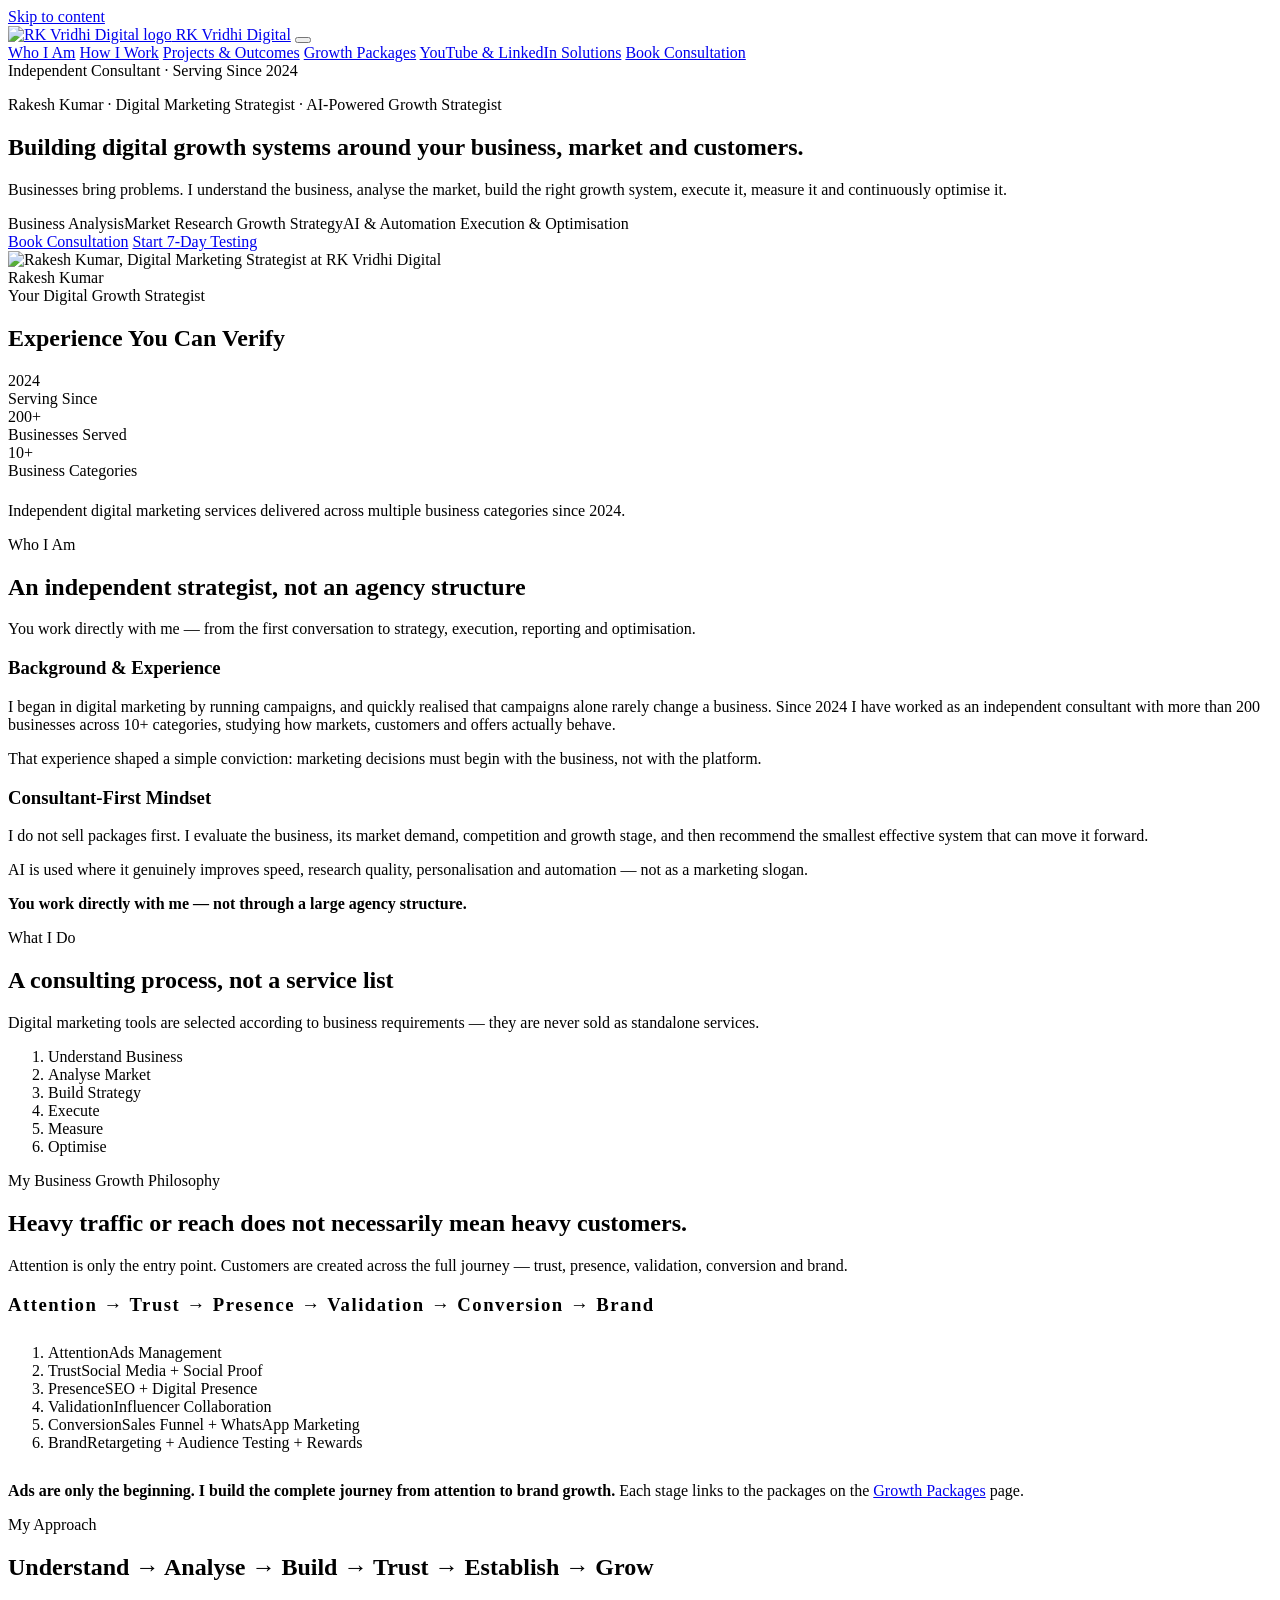
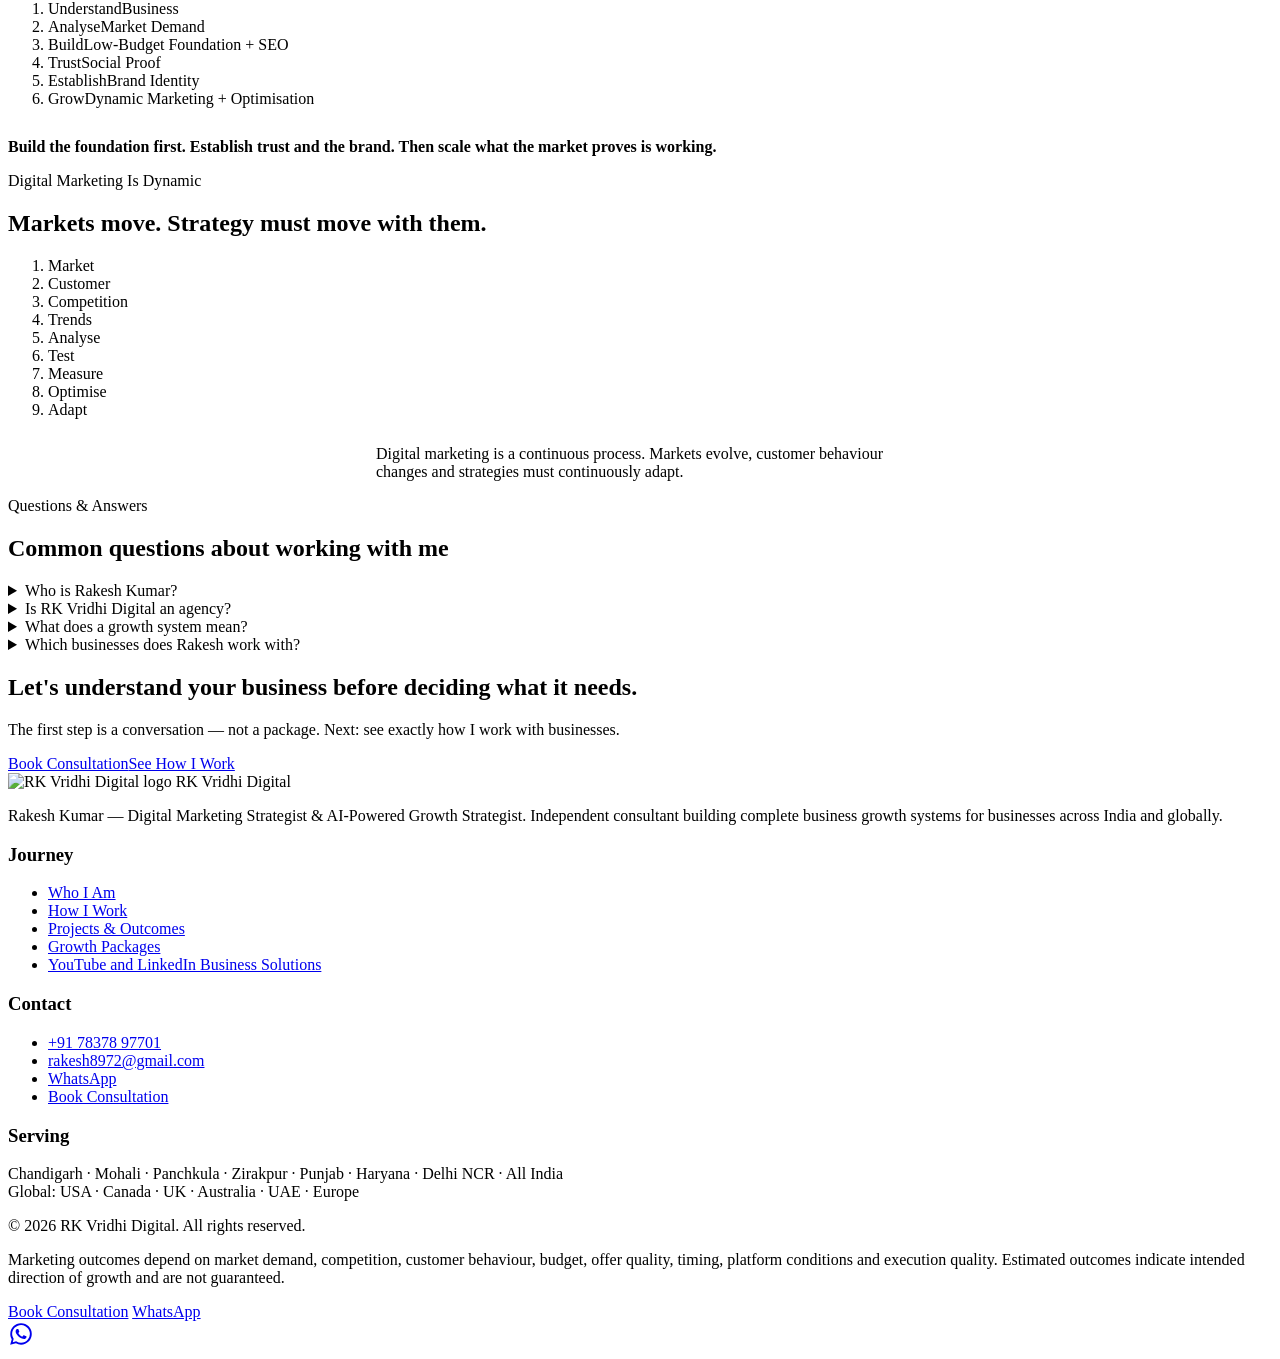
==== commit 18bee1b0: "Add files via upload" ====
--- a/index.html
+++ b/index.html
@@ -15,6 +15,7 @@
 <link rel="canonical" href="https://www.rkvridhidigital.com/">
 <meta property="og:type" content="website">
 <meta property="og:site_name" content="RK Vridhi Digital">
+<meta property="og:locale" content="en_IN">
 <meta property="og:title" content="Rakesh Kumar | Digital Marketing Strategist & Growth Consultant">
 <meta property="og:description" content="Rakesh Kumar of RK Vridhi Digital is an independent digital marketing strategist and AI-powered growth consultant building complete business growth systems.">
 <meta property="og:url" content="https://www.rkvridhidigital.com/">
@@ -23,7 +24,8 @@
 <meta name="twitter:title" content="Rakesh Kumar | Digital Marketing Strategist & Growth Consultant">
 <meta name="twitter:description" content="Rakesh Kumar of RK Vridhi Digital is an independent digital marketing strategist and AI-powered growth consultant building complete business growth systems.">
 <meta name="twitter:image" content="https://www.rkvridhidigital.com/img/portrait.jpg">
-<link rel="icon" href="img/logo.jpg">
+<link rel="icon" href="img/logo.jpg" sizes="32x32">
+<link rel="apple-touch-icon" href="img/logo.jpg">
 <link rel="preconnect" href="https://fonts.googleapis.com">
 <link rel="preconnect" href="https://fonts.gstatic.com" crossorigin>
 <link href="https://fonts.googleapis.com/css2?family=Manrope:wght@600;700;800&family=Inter:wght@400;500;600;700&display=swap" rel="stylesheet">
@@ -48,7 +50,7 @@
       <a href="how-i-work.html">How I Work</a>
       <a href="case-studies.html">Projects &amp; Outcomes</a>
       <a href="packages.html">Growth Packages</a>
-      <a href="platform-solutions.html">Platform Solutions</a>
+      <a href="youtube-and-linkedin-solutions.html">YouTube &amp; LinkedIn Solutions</a>
       <a href="packages.html#book" class="nav-cta" data-event="book_consultation">Book Consultation</a>
     </div>
   </nav>
@@ -173,7 +175,7 @@
         <li><a href="how-i-work.html">How I Work</a></li>
         <li><a href="case-studies.html">Projects &amp; Outcomes</a></li>
         <li><a href="packages.html">Growth Packages</a></li>
-        <li><a href="platform-solutions.html">Platform Solutions</a></li>
+        <li><a href="youtube-and-linkedin-solutions.html">YouTube and LinkedIn Business Solutions</a></li>
       </ul>
     </div>
     <div>
